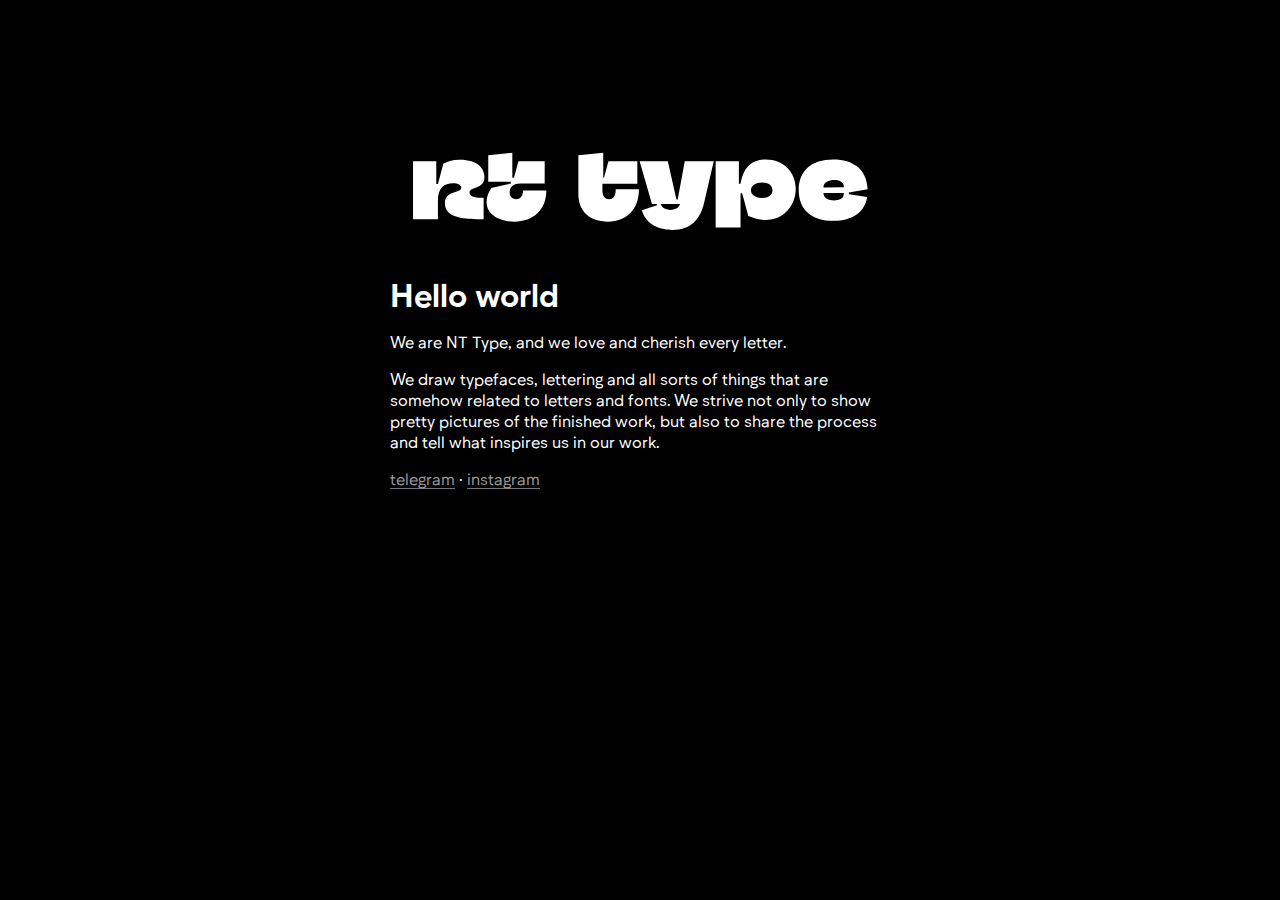
==== index.html @ f278c149 "Update index.html" ====
﻿<!DOCTYPE html>
<html lang="en">

<head>
 <style type="text/css">
  
@font-face {
  font-family: 'NTSomic';
  font-style: normal;
  font-weight: 400;
  src: url(./NTSomic-Regular.woff2) format('woff2');
}
 
@font-face {
  font-family: 'NTSomic';
  font-style: bold;
  font-weight: 600;
  src: url(./NTSomic-Bold.woff2) format('woff2');
}

  body {
   background-color: #000;
   color: #fff;
   font-family: 'NTSomic', sans-serif;
   font-kerning: normal;
   text-align: left;
   text-rendering: optimizeLegibility;
   -webkit-font-smoothing: antialiased;
   -webkit-overflow-scrolling: touch;
   margin: 0 auto;
   padding: 10% 5% 5%;
   max-width: 500px;
  }
  
  a:link,
  a:visited,
  a:active,
  a:hover,
  a:before,
  a:after {
   text-decoration: none;
  }
  
  a {
   color: #999;
   word-wrap: break-word;
   border-bottom: 1px solid;
   padding-bottom: 0;
   border-bottom-color: #777;
   -webkit-transition: all ease .2s;
   -moz-transition: all ease .2s;
   -o-transition: all ease .2s;
   transition: all ease .2s;
  }
  
  a:hover {
   color: #fff;
   border-bottom-color: #111;
   padding-bottom: 5px;
  }
  
  h1 {
   line-height: 1em;
   font-weight: 900;
   color: #fff;
  }

  
  img {
   margin: 10px 0;
   max-width: 100%;
   height: auto;
  }

 </style>
 <link rel="icon" type="image/png" href="favicon-32x32.png" sizes="32x32">
 <link rel="icon" type="image/png" href="favicon-16x16.png" sizes="16x16">
 <meta name="msapplication-TileColor" content="#000">
 <meta name="theme-color" content="#000">
 <meta charset="utf-8">
 <meta http-equiv="X-UA-Compatible" content="IE=edge">
 <meta name="viewport" content="width=device-width, initial-scale=1.0">
 <meta name="description" content="">
 <meta name="author" content="Michael Voronin">
 <title>NT Type · coming soon</title>
</head>

<body>
 <svg class="img" xmlns="http://www.w3.org/2000/svg" xml:space="preserve" viewBox="0 0 2106.7 524" >
  <path fill="#fff" d="M300.4 251.9c0-11.2-12.5-18.9-35.3-18.9-36.3 0-63.2 19.2-63.2 72v79.3H97.1V139.7H195v96.1h7l22.7-84.9a130.5 130.5 0 0 1 70.2-17.5c75.8 0 103 37.8 103 73 0 53.9-62.8 39.2-62.8 65.7 0 13.3 15.7 21.3 38 21.3h21.4v90.9h-29c-86.3 0-134.1-19.2-134.1-66.8 0-56.9 69.1-39.8 69.1-65.6zm126.5 1.4c-11.5 17-20 37-20 58.7 0 58.3 62.3 82.7 117.4 82.7 79.3 0 134.5-50.3 134.5-131h-98.1c-.7 18.6-7.7 36.7-28.7 36.7-14.6 0-27.6-8.7-27.6-29.3 0-23.4 17.2-37 44.4-37h103v-94.4H541.2l-18.8 69.9h-7V104.8L414 115.3V227h95.3v7zm366.8 26.2c0 71.6 47.5 115.2 125 115.2 79.7 0 130.3-53 130.3-136.2h-98v3.5c0 25.2-11.5 37.7-28 37.7-16.4 0-28-12.5-28-37.7v-27.6h147.2v-94.7H920.5l-18.9 69.9h-3.1V104.8l-104.8 10.5zm413.3 22-36.4-161.8h-118.8l52 181h20l1.4 4.9-64.3 21.3c18.2 60.4 74.4 82.8 129.6 82.8 74 0 116-40.2 133.1-114.3l40.5-175.7H1242l-29.7 161.8zm-66.4 19.2h81.7c-6 17.8-22 24.4-40.2 24.4-18.1 0-35.2-6.6-41.5-24.4zm231.6 98.5H1477V274.9h7l25.8 96.4a185.1 185.1 0 0 0 72.7 16.5c78.2 0 127.1-63.6 127.1-131.7 0-69.6-50.6-123.4-126-123.4-69.6 0-96.1 45.8-106.6 102.4h-7v-95.4h-97.8zM1521 262c0-19.6 20-32.5 47.5-32.5 27.3 0 43 13 43 32.5 0 19.6-15.7 32.5-43 32.5-27.6 0-47.5-13-47.5-32.5zm201.2 0c0 81.4 53.5 129.3 146.4 129.3 80.7 0 132-36.4 142.2-100.3l-77.2-12.2-.4-6.7 79.3-14c-3.1-84.5-60.4-125.4-145.3-125.4-91.5 0-145 48-145 129.3zm104.1 12.2h85.6c2.8 22-18.5 30.8-40.9 30.8-21.6 0-44.3-8.4-44.7-30.8zm0-24c.4-22.8 22.7-31.2 44.7-31.2 22 0 43.7 8.8 40.9 30.8z"/>
</svg>
 <h1>Hello world</h1>
 <p>We are NT Type, and we love and cherish every letter.</p>
 <p>We draw typefaces, lettering and all sorts of things that are somehow related to letters and fonts. We strive not only to show pretty pictures of the finished work, but also to share the process and tell what inspires us in our work.</p>
 <p><a href="https://t.me/nnttttyyppee">telegram</a> · <a href="https://instagram.com/nnttttyyppee">instagram</a></p>
 
</body>

</html>
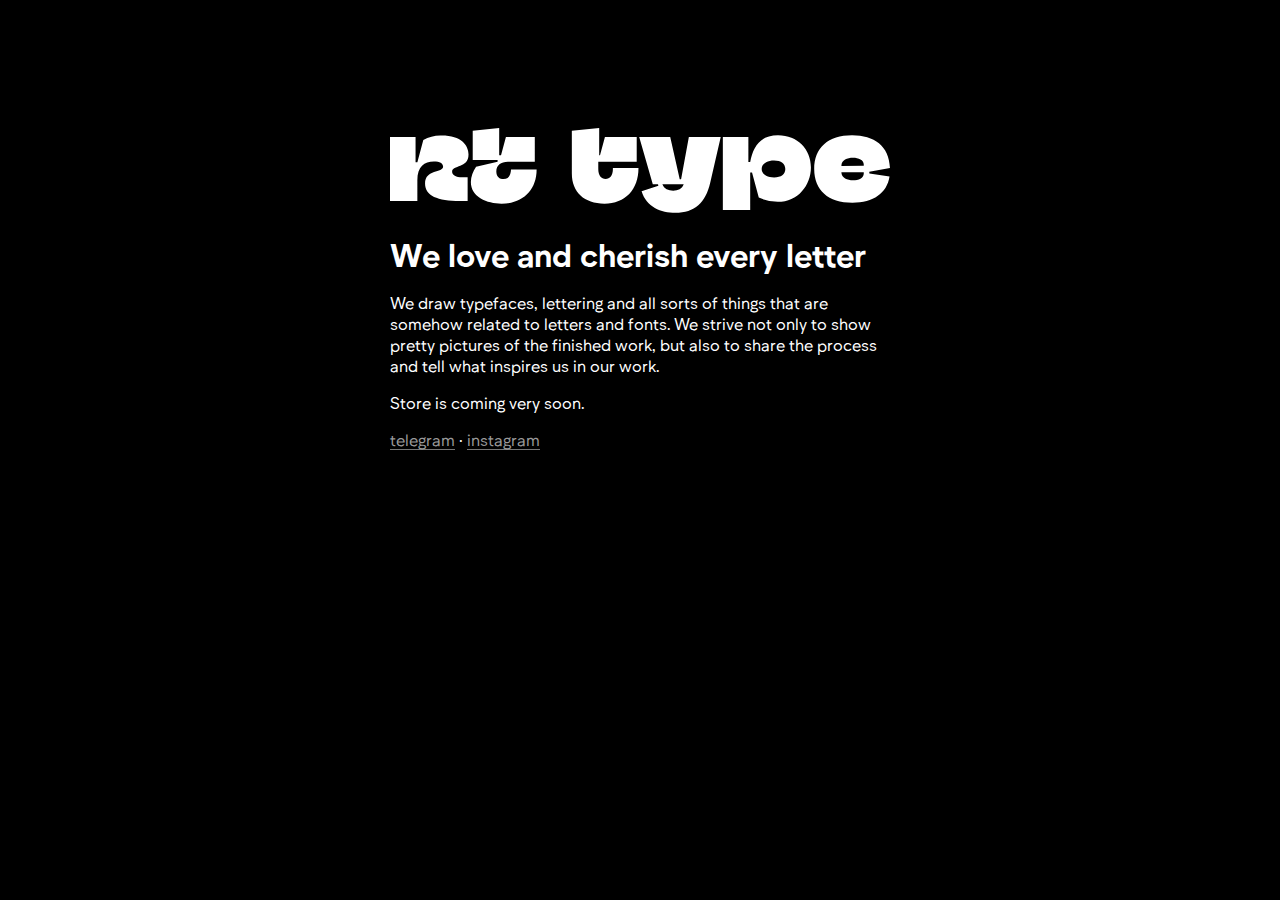
==== commit 068adf1f: "Update index.html" ====
--- a/index.html
+++ b/index.html
@@ -86,12 +86,12 @@
 </head>
 
 <body>
- <svg class="img" xmlns="http://www.w3.org/2000/svg" xml:space="preserve" viewBox="0 0 2106.7 524" >
-  <path fill="#fff" d="M300.4 251.9c0-11.2-12.5-18.9-35.3-18.9-36.3 0-63.2 19.2-63.2 72v79.3H97.1V139.7H195v96.1h7l22.7-84.9a130.5 130.5 0 0 1 70.2-17.5c75.8 0 103 37.8 103 73 0 53.9-62.8 39.2-62.8 65.7 0 13.3 15.7 21.3 38 21.3h21.4v90.9h-29c-86.3 0-134.1-19.2-134.1-66.8 0-56.9 69.1-39.8 69.1-65.6zm126.5 1.4c-11.5 17-20 37-20 58.7 0 58.3 62.3 82.7 117.4 82.7 79.3 0 134.5-50.3 134.5-131h-98.1c-.7 18.6-7.7 36.7-28.7 36.7-14.6 0-27.6-8.7-27.6-29.3 0-23.4 17.2-37 44.4-37h103v-94.4H541.2l-18.8 69.9h-7V104.8L414 115.3V227h95.3v7zm366.8 26.2c0 71.6 47.5 115.2 125 115.2 79.7 0 130.3-53 130.3-136.2h-98v3.5c0 25.2-11.5 37.7-28 37.7-16.4 0-28-12.5-28-37.7v-27.6h147.2v-94.7H920.5l-18.9 69.9h-3.1V104.8l-104.8 10.5zm413.3 22-36.4-161.8h-118.8l52 181h20l1.4 4.9-64.3 21.3c18.2 60.4 74.4 82.8 129.6 82.8 74 0 116-40.2 133.1-114.3l40.5-175.7H1242l-29.7 161.8zm-66.4 19.2h81.7c-6 17.8-22 24.4-40.2 24.4-18.1 0-35.2-6.6-41.5-24.4zm231.6 98.5H1477V274.9h7l25.8 96.4a185.1 185.1 0 0 0 72.7 16.5c78.2 0 127.1-63.6 127.1-131.7 0-69.6-50.6-123.4-126-123.4-69.6 0-96.1 45.8-106.6 102.4h-7v-95.4h-97.8zM1521 262c0-19.6 20-32.5 47.5-32.5 27.3 0 43 13 43 32.5 0 19.6-15.7 32.5-43 32.5-27.6 0-47.5-13-47.5-32.5zm201.2 0c0 81.4 53.5 129.3 146.4 129.3 80.7 0 132-36.4 142.2-100.3l-77.2-12.2-.4-6.7 79.3-14c-3.1-84.5-60.4-125.4-145.3-125.4-91.5 0-145 48-145 129.3zm104.1 12.2h85.6c2.8 22-18.5 30.8-40.9 30.8-21.6 0-44.3-8.4-44.7-30.8zm0-24c.4-22.8 22.7-31.2 44.7-31.2 22 0 43.7 8.8 40.9 30.8z"/>
-</svg>
- <h1>Hello world</h1>
- <p>We are NT Type, and we love and cherish every letter.</p>
+ <svg class="img" xmlns="http://www.w3.org/2000/svg" xml:space="preserve" viewBox="97.1 104.8 1915.4 324.9">
+ <path fill="#fff" d="M300.4 251.9c0-11.2-12.5-18.9-35.3-18.9-36.3 0-63.2 19.2-63.2 72v79.3H97.1V139.7H195v96.1h7l22.7-84.9a130.5 130.5 0 0 1 70.2-17.5c75.8 0 103 37.8 103 73 0 53.9-62.8 39.2-62.8 65.7 0 13.3 15.7 21.3 38 21.3h21.4v90.9h-29c-86.3 0-134.1-19.2-134.1-66.8 0-56.9 69.1-39.8 69.1-65.6zm126.5 1.4c-11.5 17-20 37-20 58.7 0 58.3 62.3 82.7 117.4 82.7 79.3 0 134.5-50.3 134.5-131h-98.1c-.7 18.6-7.7 36.7-28.7 36.7-14.6 0-27.6-8.7-27.6-29.3 0-23.4 17.2-37 44.4-37h103v-94.4H541.2l-18.8 69.9h-7V104.8L414 115.3V227h95.3v7zm366.8 26.2c0 71.6 47.5 115.2 125 115.2 79.7 0 130.3-53 130.3-136.2h-98v3.5c0 25.2-11.5 37.7-28 37.7-16.4 0-28-12.5-28-37.7v-27.6h147.2v-94.7H920.5l-18.9 69.9h-3.1V104.8l-104.8 10.5zm413.3 22-36.4-161.8h-118.8l52 181h20l1.4 4.9-64.3 21.3c18.2 60.4 74.4 82.8 129.6 82.8 74 0 116-40.2 133.1-114.3l40.5-175.7H1242l-29.7 161.8zm-66.4 19.2h81.7c-6 17.8-22 24.4-40.2 24.4-18.1 0-35.2-6.6-41.5-24.4zm231.6 98.5H1477V274.9h7l25.8 96.4a185.1 185.1 0 0 0 72.7 16.5c78.2 0 127.1-63.6 127.1-131.7 0-69.6-50.6-123.4-126-123.4-69.6 0-96.1 45.8-106.6 102.4h-7v-95.4h-97.8zM1521 262c0-19.6 20-32.5 47.5-32.5 27.3 0 43 13 43 32.5 0 19.6-15.7 32.5-43 32.5-27.6 0-47.5-13-47.5-32.5zm201.2 0c0 81.4 53.5 129.3 146.4 129.3 80.7 0 132-36.4 142.2-100.3l-77.2-12.2-.4-6.7 79.3-14c-3.1-84.5-60.4-125.4-145.3-125.4-91.5 0-145 48-145 129.3zm104.1 12.2h85.6c2.8 22-18.5 30.8-40.9 30.8-21.6 0-44.3-8.4-44.7-30.8zm0-24c.4-22.8 22.7-31.2 44.7-31.2 22 0 43.7 8.8 40.9 30.8z"></path>
+ </svg>
+ <h1>We love and cherish every letter</h1>
  <p>We draw typefaces, lettering and all sorts of things that are somehow related to letters and fonts. We strive not only to show pretty pictures of the finished work, but also to share the process and tell what inspires us in our work.</p>
+ <p>Store is coming very soon.</p>
  <p><a href="https://t.me/nnttttyyppee">telegram</a> · <a href="https://instagram.com/nnttttyyppee">instagram</a></p>
  
 </body>
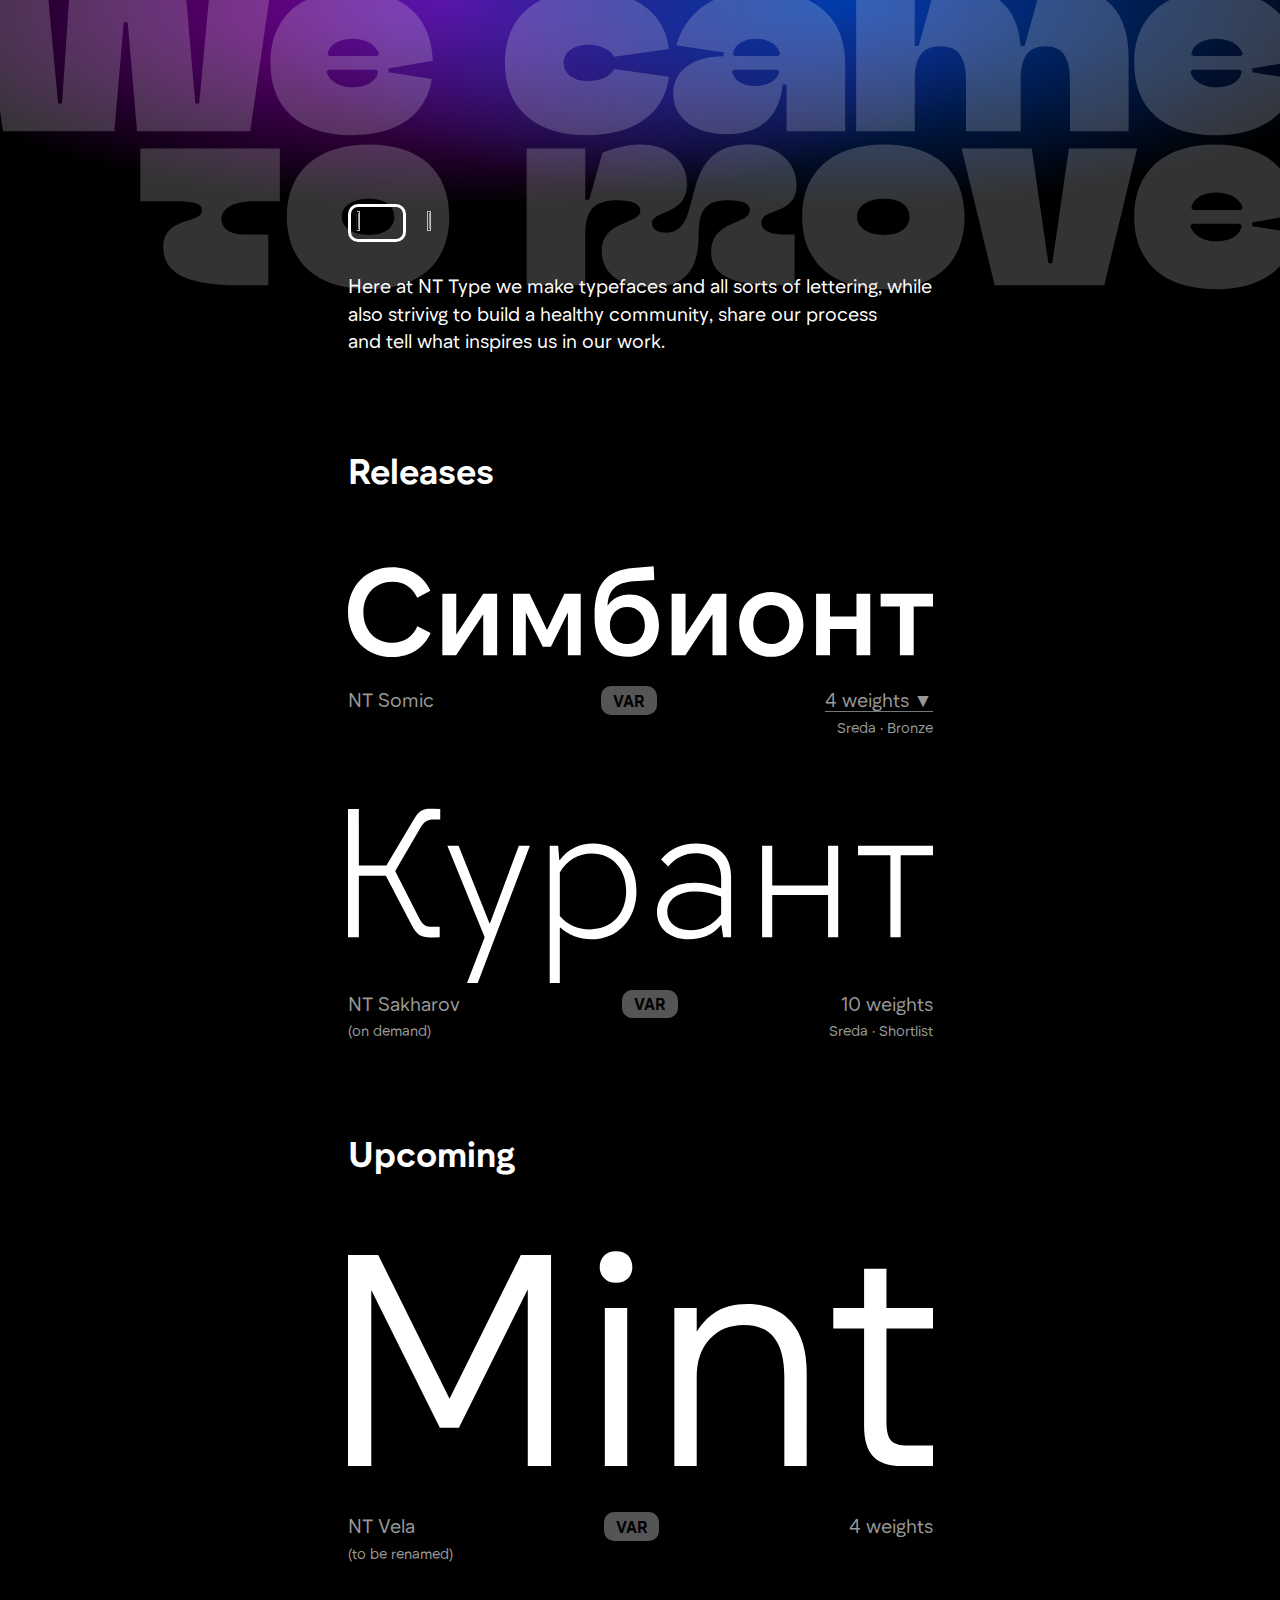
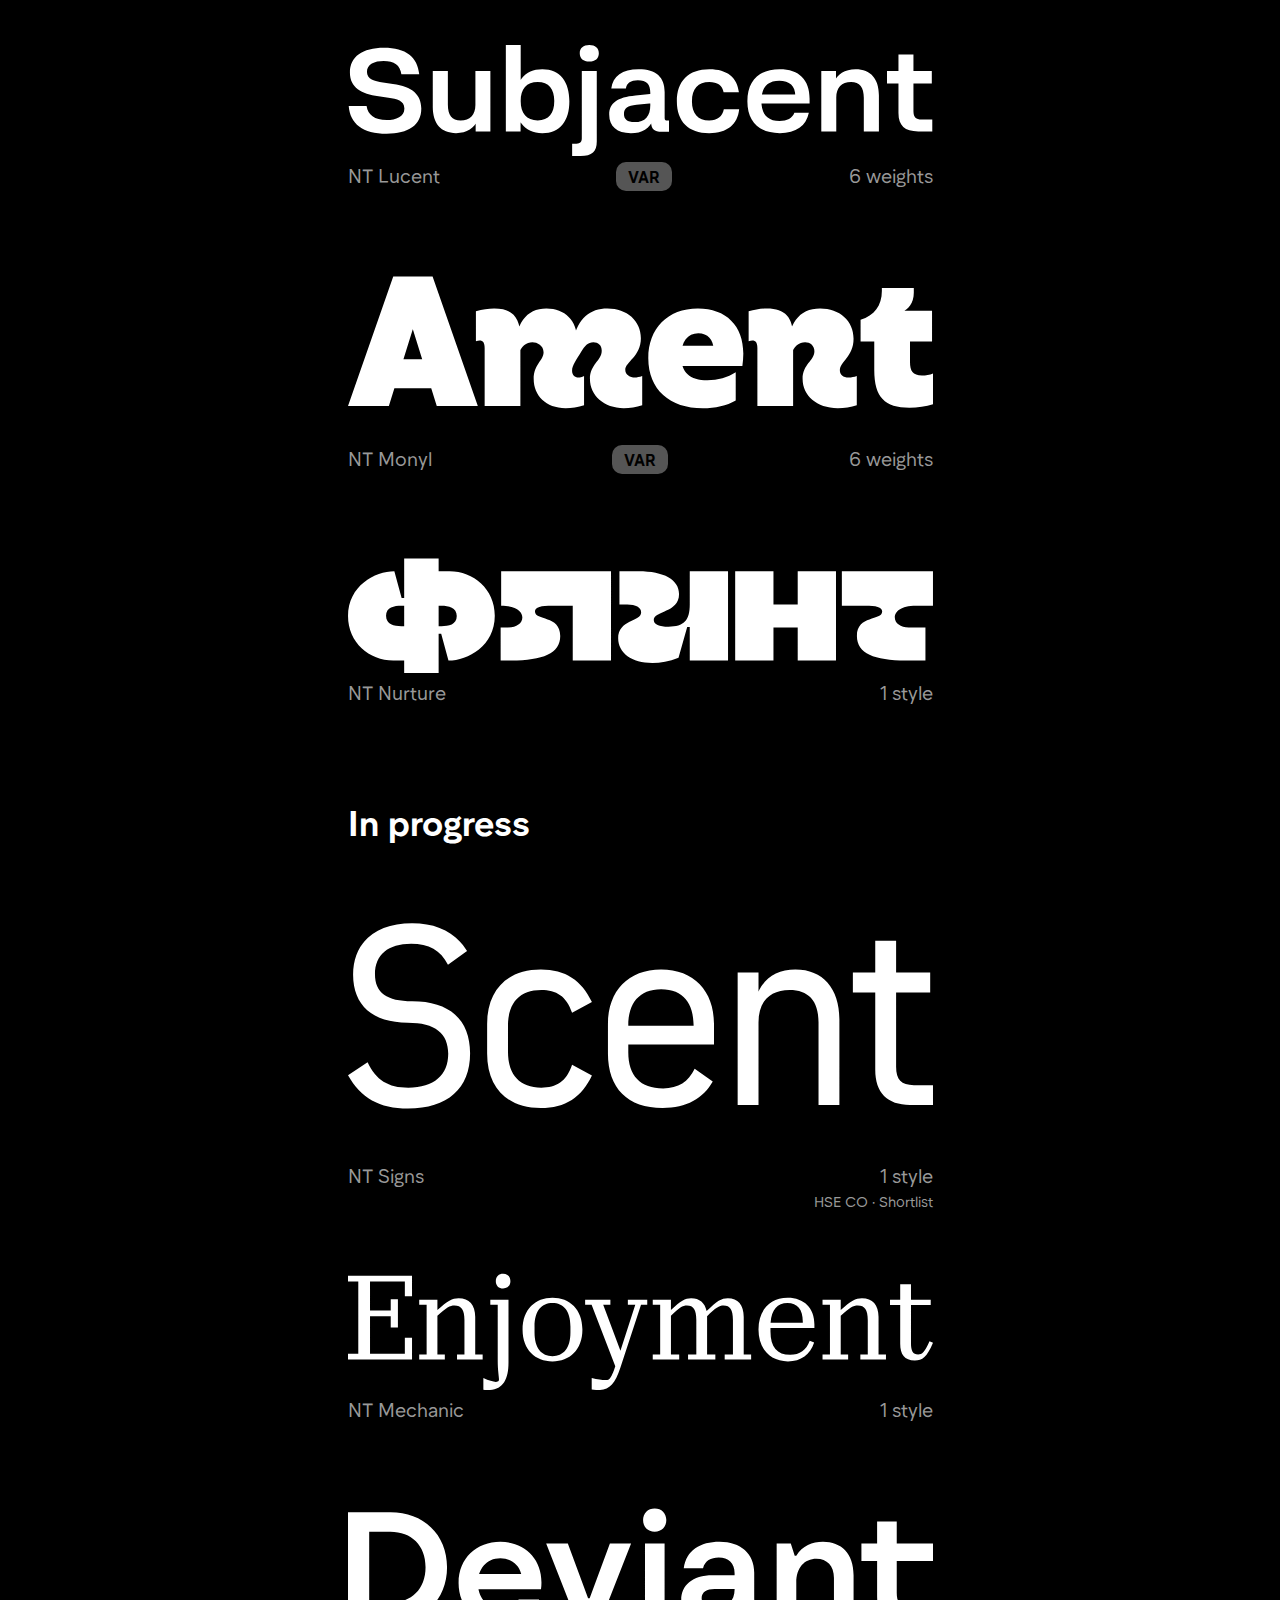
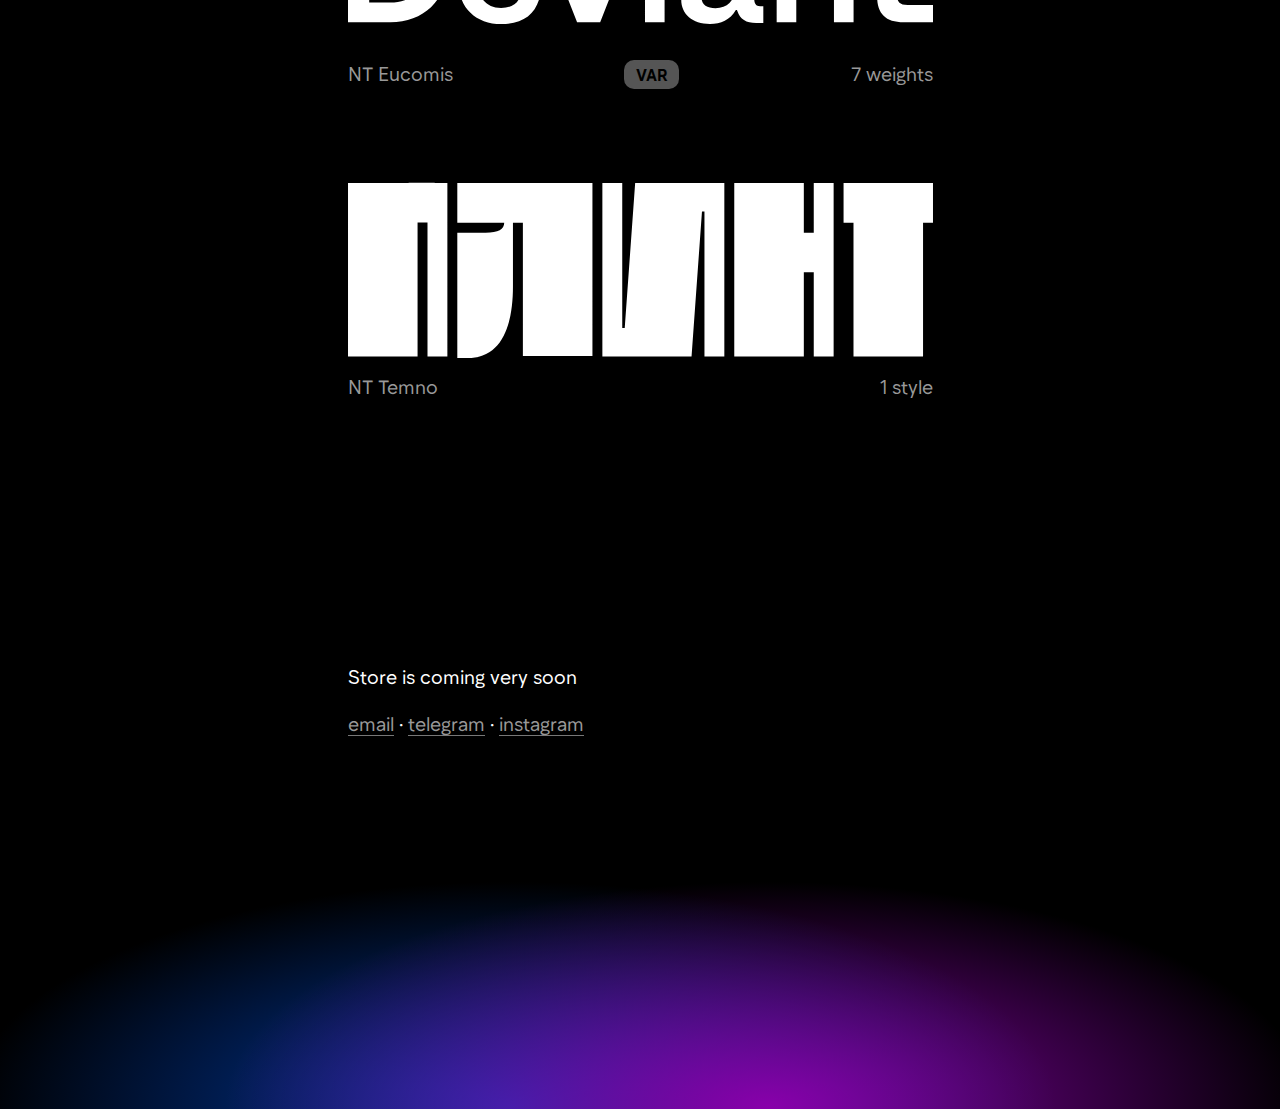
==== commit ea205304: "redesign depoyment" ====
--- a/index.html
+++ b/index.html
@@ -2,98 +2,114 @@
 <html lang="en">
 
 <head>
- <style type="text/css">
-  
-@font-face {
-  font-family: 'NTSomic';
-  font-style: normal;
-  font-weight: 400;
-  src: url(./NTSomic-Regular.woff2) format('woff2');
-}
- 
-@font-face {
-  font-family: 'NTSomic';
-  font-style: bold;
-  font-weight: 600;
-  src: url(./NTSomic-Bold.woff2) format('woff2');
-}
-
-  body {
-   background-color: #000;
-   color: #fff;
-   font-family: 'NTSomic', sans-serif;
-   font-kerning: normal;
-   text-align: left;
-   text-rendering: optimizeLegibility;
-   -webkit-font-smoothing: antialiased;
-   -webkit-overflow-scrolling: touch;
-   margin: 0 auto;
-   padding: 10% 5% 5%;
-   max-width: 500px;
-  }
-  
-  a:link,
-  a:visited,
-  a:active,
-  a:hover,
-  a:before,
-  a:after {
-   text-decoration: none;
-  }
-  
-  a {
-   color: #999;
-   word-wrap: break-word;
-   border-bottom: 1px solid;
-   padding-bottom: 0;
-   border-bottom-color: #777;
-   -webkit-transition: all ease .2s;
-   -moz-transition: all ease .2s;
-   -o-transition: all ease .2s;
-   transition: all ease .2s;
-  }
-  
-  a:hover {
-   color: #fff;
-   border-bottom-color: #111;
-   padding-bottom: 5px;
-  }
-  
-  h1 {
-   line-height: 1em;
-   font-weight: 900;
-   color: #fff;
-  }
-
-  
-  img {
-   margin: 10px 0;
-   max-width: 100%;
-   height: auto;
-  }
-
- </style>
- <link rel="icon" type="image/png" href="favicon-32x32.png" sizes="32x32">
- <link rel="icon" type="image/png" href="favicon-16x16.png" sizes="16x16">
- <meta name="msapplication-TileColor" content="#000">
- <meta name="theme-color" content="#000">
- <meta charset="utf-8">
- <meta http-equiv="X-UA-Compatible" content="IE=edge">
- <meta name="viewport" content="width=device-width, initial-scale=1.0">
- <meta name="description" content="">
- <meta name="author" content="Michael Voronin">
- <title>NT Type · coming soon</title>
+  <script id="language_script" data-languages="en,ru" data-debug="1" src="assets/js/language.js"></script>
+  <link rel="stylesheet" href="assets/css/normalize.css">
+  <link rel="stylesheet" href="assets/css/main.css">
+  <link rel="icon" type="image/png" href="favicon-32x32.png" sizes="32x32">
+  <link rel="icon" type="image/png" href="favicon-16x16.png" sizes="16x16">
+  <meta name="msapplication-TileColor" content="#000">
+  <meta name="theme-color" content="#000">
+  <meta charset="utf-8">
+  <meta http-equiv="X-UA-Compatible" content="IE=edge">
+  <meta name="viewport" content="width=device-width, initial-scale=1.0">
+  <meta name="description" content="">
+  <meta name="author" content="Michael Voronin">
+  <title>NT Type . Type design studio</title>
 </head>
 
 <body>
- <svg class="img" xmlns="http://www.w3.org/2000/svg" xml:space="preserve" viewBox="97.1 104.8 1915.4 324.9">
- <path fill="#fff" d="M300.4 251.9c0-11.2-12.5-18.9-35.3-18.9-36.3 0-63.2 19.2-63.2 72v79.3H97.1V139.7H195v96.1h7l22.7-84.9a130.5 130.5 0 0 1 70.2-17.5c75.8 0 103 37.8 103 73 0 53.9-62.8 39.2-62.8 65.7 0 13.3 15.7 21.3 38 21.3h21.4v90.9h-29c-86.3 0-134.1-19.2-134.1-66.8 0-56.9 69.1-39.8 69.1-65.6zm126.5 1.4c-11.5 17-20 37-20 58.7 0 58.3 62.3 82.7 117.4 82.7 79.3 0 134.5-50.3 134.5-131h-98.1c-.7 18.6-7.7 36.7-28.7 36.7-14.6 0-27.6-8.7-27.6-29.3 0-23.4 17.2-37 44.4-37h103v-94.4H541.2l-18.8 69.9h-7V104.8L414 115.3V227h95.3v7zm366.8 26.2c0 71.6 47.5 115.2 125 115.2 79.7 0 130.3-53 130.3-136.2h-98v3.5c0 25.2-11.5 37.7-28 37.7-16.4 0-28-12.5-28-37.7v-27.6h147.2v-94.7H920.5l-18.9 69.9h-3.1V104.8l-104.8 10.5zm413.3 22-36.4-161.8h-118.8l52 181h20l1.4 4.9-64.3 21.3c18.2 60.4 74.4 82.8 129.6 82.8 74 0 116-40.2 133.1-114.3l40.5-175.7H1242l-29.7 161.8zm-66.4 19.2h81.7c-6 17.8-22 24.4-40.2 24.4-18.1 0-35.2-6.6-41.5-24.4zm231.6 98.5H1477V274.9h7l25.8 96.4a185.1 185.1 0 0 0 72.7 16.5c78.2 0 127.1-63.6 127.1-131.7 0-69.6-50.6-123.4-126-123.4-69.6 0-96.1 45.8-106.6 102.4h-7v-95.4h-97.8zM1521 262c0-19.6 20-32.5 47.5-32.5 27.3 0 43 13 43 32.5 0 19.6-15.7 32.5-43 32.5-27.6 0-47.5-13-47.5-32.5zm201.2 0c0 81.4 53.5 129.3 146.4 129.3 80.7 0 132-36.4 142.2-100.3l-77.2-12.2-.4-6.7 79.3-14c-3.1-84.5-60.4-125.4-145.3-125.4-91.5 0-145 48-145 129.3zm104.1 12.2h85.6c2.8 22-18.5 30.8-40.9 30.8-21.6 0-44.3-8.4-44.7-30.8zm0-24c.4-22.8 22.7-31.2 44.7-31.2 22 0 43.7 8.8 40.9 30.8z"></path>
- </svg>
- <h1>We love and cherish every letter</h1>
- <p>We draw typefaces, lettering and all sorts of things that are somehow related to letters and fonts. We strive not only to show pretty pictures of the finished work, but also to share the process and tell what inspires us in our work.</p>
- <p>Store is coming very soon.</p>
- <p><a href="https://t.me/nnttttyyppee">telegram</a> · <a href="https://instagram.com/nnttttyyppee">instagram</a></p>
- 
+  <img class="hdr" src="assets/img/header.svg" alt="">
+  <div class="cnt">
+    <section class="int">
+      <language class="languageFrameClick" data-type="flag">
+      </language>
+      <p lang="en">Here at NT Type we&nbsp;make typefaces and&nbsp;all&nbsp;sorts of&nbsp;lettering, while also strivivg to&nbsp;build a&nbsp;healthy community, share our&nbsp;process and&nbsp;tell what inspires us in&nbsp;our&nbsp;work.</p>
+      <p lang="ru">Мы в&nbsp;NT&nbsp;Type делаем шрифты и&nbsp;леттеринг, стремясь при&nbsp;этом создавать дружное сообщество, делиться опытом и&nbsp;рассказывать о&nbsp;том, что&nbsp;вдохновляет нас в&nbsp;нашей работе.</p>
+
+    </section>
+    <section class="row">
+      <h1 lang="en">Releases</h1>
+      <h1 lang="ru">Релизы</h1>
+    </section>
+    <section class="row">
+      <img class="pvw somic" src="assets/img/somic1.svg" alt="">
+      <p lang="en"><span>NT Somic</span><span class="var">VAR</span><span><a href="https://github.com/nnttttyyppee/NT-Somic/archive/refs/heads/main.zip">4 weights ▼</a></span></p>
+      <p lang="en" style="float:right"><sup>Sreda · Bronze</sup></p>
+      <p lang="ru"><span>NT Somic</span><span class="var">VAR</span><span><a href="https://github.com/nnttttyyppee/NT-Somic/archive/refs/heads/main.zip">4 стиля ▼</a></span></p>
+      <p lang="ru" style="float:right"><sup>Sreda · Бронза</sup></p>
+    </section>
+    <section class="row">
+      <img class="pvw sakharov" src="assets/img/sakharov1.svg" alt="">
+      <p lang="en"><span>NT Sakharov</span><span class="var">VAR</span><span>10 weights</span></p>
+      <p lang="en"><sup>(on&nbsp;demand)</sup><sup>Sreda · Shortlist</sup></p>
+      <p lang="ru"><span>NT Sakharov</span><span class="var">VAR</span><span>10 стилей</span></p>
+      <p lang="ru"><sup>(по&nbsp;запросу)</sup><sup>Sreda · Шорт-лист</sup></p>
+    </section>
+    <section class="row">
+      <h1 lang="en">Upcoming</h1>
+      <h1 lang="ru">Скоро</h1>
+    </section>
+    <section class="row">
+      <img class="pvw vela" src="assets/img/vela1.svg" alt="NT Vela Preview">
+      <p lang="en"><span>NT Vela</span><span class="var">VAR</span><span>4 weights</span></p>
+      <p lang="en"><sup>(to&nbsp;be&nbsp;renamed)</sup></p>
+      <p lang="ru"><span>NT Vela</span><span class="var">VAR</span><span>4 стиля</span></p>
+      <p lang="ru"><sup>(будет&nbsp;переименован)</sup></p>
+    </section>
+    <section class="row">
+      <img class="pvw lucent" src="assets/img/lucent1.svg" alt="">
+      <p lang="en"><span>NT Lucent</span><span class="var">VAR</span><span>6 weights</span></p>
+      <p lang="ru"><span>NT Lucent</span><span class="var">VAR</span><span>6 стилей</span></p>
+    </section>
+    <section class="row">
+      <img class="pvw monyl" src="assets/img/monyl1.svg" alt="">
+      <p lang="en"><span>NT Monyl</span><span class="var">VAR</span><span>6 weights</span></p>
+      <p lang="ru"><span>NT Monyl</span><span class="var">VAR</span><span>6 стилей</span></p>
+    </section>
+    <section class="row">
+      <img class="pvw nurture" src="assets/img/nurture1.svg" alt="">
+      <p lang="en"><span>NT Nurture</span><span>1 style</span></p>
+      <p lang="ru"><span>NT Nurture</span><span>1 стиль</span></p>
+    </section>
+    <section class="row">
+      <h1 lang="en">In&nbsp;progress</h1>
+      <h1 lang="ru">В&nbsp;разработке</h1>
+    </section>
+    <section class="row">
+      <img class="pvw signs" src="assets/img/signs1.svg" alt="">
+      <p lang="en"><span>NT Signs</span><span>1 style</span></p>
+      <p lang="en" style="float:right"><sup>HSE CO · Shortlist</sup></p>
+      <p lang="ru"><span>NT Signs</span><span>1 стиль</span></p>
+      <p lang="ru" style="float:right"><sup>HSE CO · Шорт-лист</sup></p>
+    </section>
+    <section class="row">
+      <img class="pvw mechanic" src="assets/img/mechanic1.svg" alt="">
+      <p lang="en"><span>NT Mechanic</span><span>1 style</span></p>
+      <p lang="ru"><span>NT Mechanic</span><span>1 стиль</span></p>
+    </section>
+    <section class="row">
+      <img class="pvw eucomis" src="assets/img/eucomis1.svg" alt="">
+      <p lang="en"><span>NT Eucomis</span><span class="var">VAR</span><span>7 weights</span></p>
+      <p lang="ru"><span>NT Eucomis</span><span class="var">VAR</span><span>7 стилей</span></p>
+    </section>
+    <section class="row">
+      <img class="pvw temno" src="assets/img/temno1.svg" alt="">
+      <p lang="en"><span>NT Temno</span><span>1 style</span></p>
+      <p lang="ru"><span>NT Temno</span><span>1 стиль</span></p>
+    </section>
+    <section class="int">
+      <p lang="en">Store is coming very soon</p>
+      <p lang="ru">Пока просто показываем, магазин скоро</p>
+      <p lang="en"><a href="mailto://aencaster@gmail.com">email</a> · <a href="https://t.me/nnttttyyppee">telegram</a> · <a href="https://instagram.com/nnttttyyppee">instagram</a></p>
+      <p lang="ru"><a href="mailto://aencaster@gmail.com">почта</a> · <a href="https://t.me/nnttttyyppee">телеграм</a> · <a href="https://instagram.com/nnttttyyppee">инстаграм</a> <sub style="color: #333;">(запрещён в РФ)</sub></p>
+    </section>
+  </div>
+  <div class="ftr">
+  </div>
+
+  <script src="assets/js/jquery-3.7.1.min.js"></script>
+  <script src="assets/js/chickendinner.js"></script>
+
 </body>
 
-</html>
+</html>--- a/assets/css/main.css
+++ b/assets/css/main.css
@@ -0,0 +1,176 @@
+@charset "UTF-8";
+
+@font-face {
+  font-family: 'NTSomic';
+  font-style: normal;
+  font-weight: 400;
+  src: url(../woff/NTSomic-Regular.woff2) format('woff2');
+}
+
+@font-face {
+  font-family: 'NTSomic';
+  font-style: bold;
+  font-weight: 600;
+  src: url(../woff/NTSomic-Bold.woff2) format('woff2');
+}
+
+body {
+  background-color: #000;
+  color: #fff;
+  font-family: 'NTSomic', sans-serif;
+  font-kerning: normal;
+  text-align: left;
+  text-rendering: optimizeLegibility;
+  -webkit-font-smoothing: antialiased;
+  -webkit-overflow-scrolling: touch;
+  line-height: 1.7rem;
+  font-size: 1.2rem;
+}
+
+a:link,
+a:visited,
+a:active,
+a:hover,
+a:before,
+a:after {
+  text-decoration: none;
+}
+
+a {
+  color: #999;
+  word-wrap: break-word;
+  border-bottom: 1px solid;
+  padding-bottom: 0;
+  border-bottom-color: #777;
+  -webkit-transition: all ease .2s;
+  -moz-transition: all ease .2s;
+  -o-transition: all ease .2s;
+  transition: all ease .2s;
+}
+
+a:hover {
+  color: #fff;
+  border-bottom-color: rgba(0,0,0,0);
+  padding-bottom: 5px;
+}
+
+h1 {
+  font-size: 2.2rem;
+  line-height: 1rem;
+  font-weight: 900;
+  color: #fff;
+}
+
+.cnt {
+  position: relative;
+  margin: 0 auto;
+  max-width: 650px;
+  z-index: 5;
+}
+
+.int {
+  padding: 15vw 5% 5%;
+}
+
+.var {
+  background-color: #555;
+  color: #000;
+  line-height: 1.5rem;
+  font-size: 1rem;
+  font-weight: 600;
+  padding: 0.5% 2% 0.3% 2%;
+  border-radius: 10px;
+}
+
+.row {
+  padding: 5%;
+}
+
+.row p {
+  margin-top: 0;
+  display: flex;
+  justify-content: space-between;
+  color: #999;
+}
+
+img.pvw {
+  margin: 0;
+  width: 100%;
+  max-width: 100%;
+  height: auto;
+}
+
+.hdr {
+  width: 100vw;
+  max-width: 100%;
+  margin: 0 auto;
+  position: absolute;
+  z-index: 1;
+  background: #000;
+  background: radial-gradient(ellipse farthest-corner at 65% 1%,rgb(0, 60, 170),rgba(0,0,0,0) 50%), radial-gradient(ellipse farthest-corner at 35% 1%,rgb(136, 0, 170),rgba(0,0,0,0) 50%)
+}
+
+.ftr {
+  width: 100vw;
+  height: 25vw;
+  max-width: 100%;
+  margin: 0 auto;
+  position: absolute;
+  z-index: 0;
+  background: #000;
+  background: radial-gradient(ellipse farthest-corner at 60% 99%,rgb(136, 0, 170),rgba(0,0,0,0) 50%), radial-gradient(ellipse farthest-corner at 40% 99%,rgb(0, 60, 170),rgba(0,0,0,0) 50%)
+}
+
+language {
+  display: block;
+  text-align: left;
+}
+
+.languageFrameClick,
+.languageFrameSelect,
+.languageFrameInput {
+  width: 100%;
+  text-align: left;
+  background-color: transparent;
+}
+
+language img {
+  min-width: 40px;
+  height: 7%;
+  width: 7%;
+  margin: 2% 2% 2% 0%;
+  padding: 0.5% 1% 0.3% 1%;
+  transition: ease-in-out 0.3s;
+  border: 3px solid #ffffff00;
+  border-radius: 10px;
+}
+
+language img.selected {
+  border: 3px solid #fff;
+}
+
+
+@media screen and (min-width: 1600px) {
+  h1 {
+    font-size: 2.2vw;
+    line-height: 1vw;
+  }
+
+  p {
+    font-size: 1.2vw;
+    line-height: 1.6vw;
+  }
+
+  .var {
+    font-size: 1vw;
+    line-height: 1.5vw;
+  }
+
+  .cnt {
+    max-width: 40%;
+  }
+
+  .int {
+    padding: 15vw 5% 5%;
+  }
+}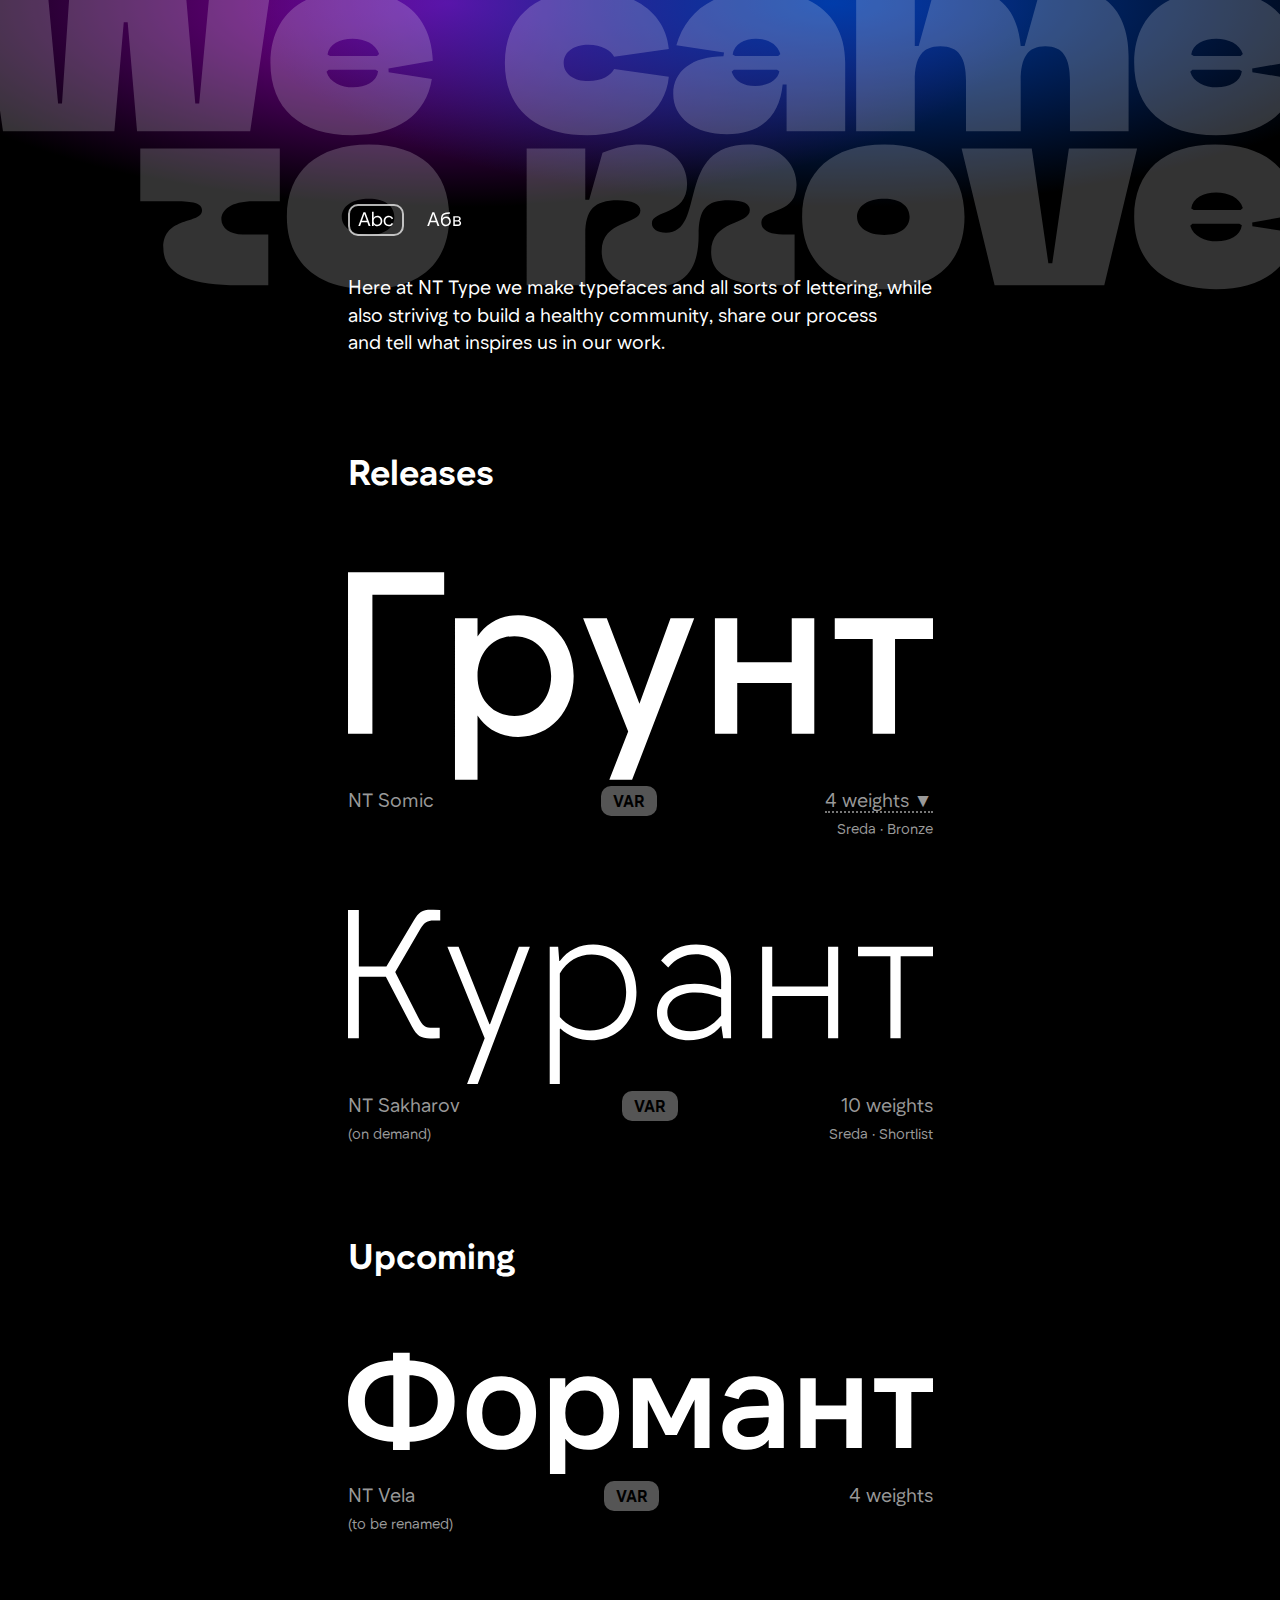
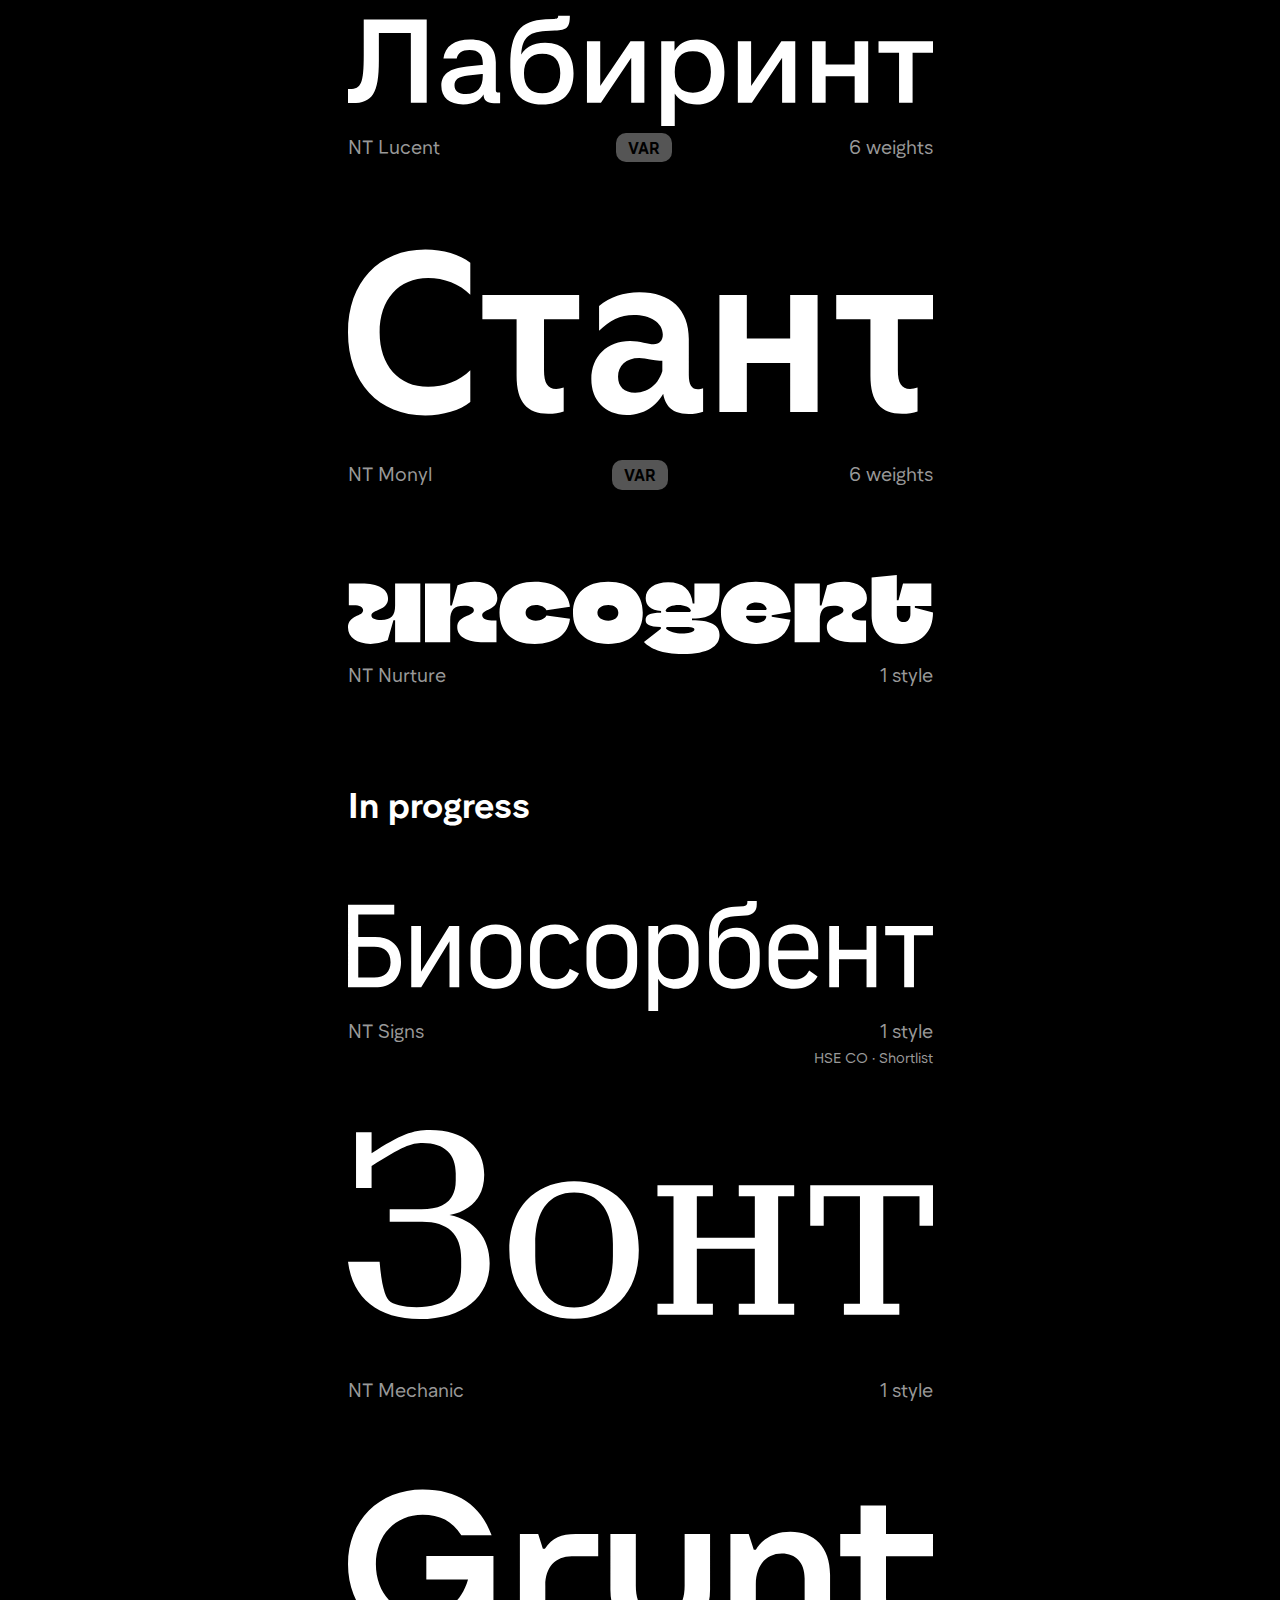
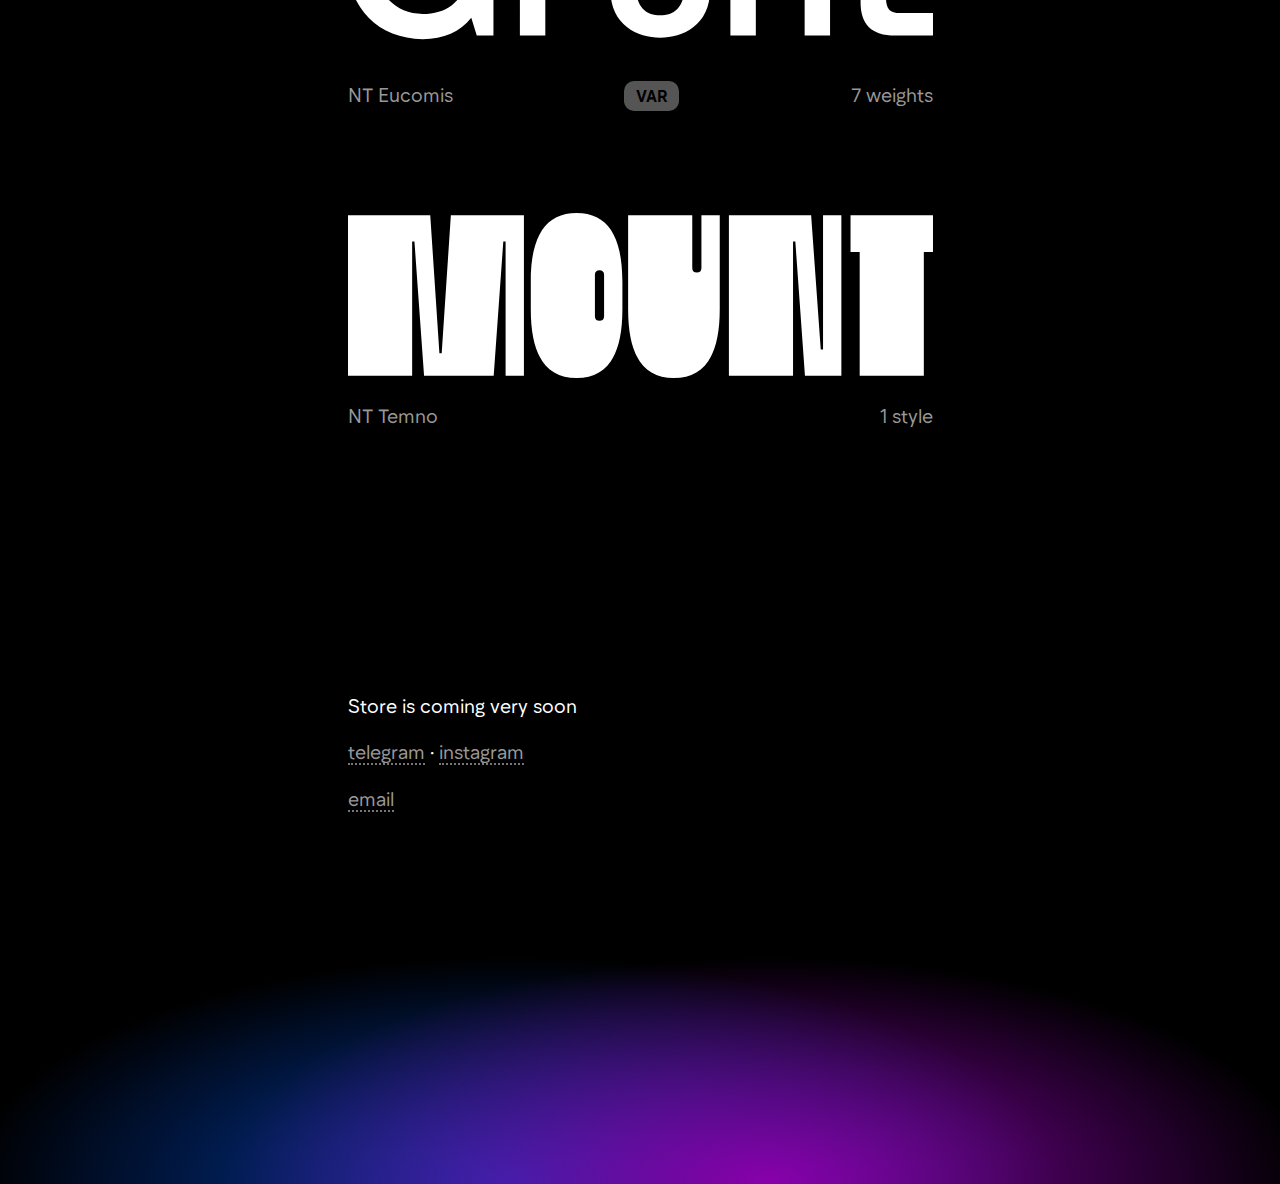
==== commit 158e85db: "small fixes" ====
--- a/index.html
+++ b/index.html
@@ -99,9 +99,10 @@
     </section>
     <section class="int">
       <p lang="en">Store is coming very soon</p>
-      <p lang="ru">Пока просто показываем, магазин скоро</p>
-      <p lang="en"><a href="mailto://aencaster@gmail.com">email</a> · <a href="https://t.me/nnttttyyppee">telegram</a> · <a href="https://instagram.com/nnttttyyppee">instagram</a></p>
-      <p lang="ru"><a href="mailto://aencaster@gmail.com">почта</a> · <a href="https://t.me/nnttttyyppee">телеграм</a> · <a href="https://instagram.com/nnttttyyppee">инстаграм</a> <sub style="color: #333;">(запрещён в РФ)</sub></p>
+      <p lang="ru">Пока показываем, магазин скоро</p>
+      <p lang="en"><a href="https://t.me/nnttttyyppee">telegram</a> · <a href="https://instagram.com/nnttttyyppee">instagram</a></p>
+      <p lang="ru"><a href="https://t.me/nnttttyyppee">телеграм</a> · <a href="https://instagram.com/nnttttyyppee">инстаграм</a> <sub style="color: #333;">(запрещён в РФ)</sub></p>
+      <p><a href="mailto://aencaster@gmail.com">email</a></p>
     </section>
   </div>
   <div class="ftr">
--- a/assets/css/main.css
+++ b/assets/css/main.css
@@ -39,7 +39,7 @@
 a {
   color: #999;
   word-wrap: break-word;
-  border-bottom: 1px solid;
+  border-bottom: 2px dotted;
   padding-bottom: 0;
   border-bottom-color: #777;
   -webkit-transition: all ease .2s;
@@ -78,7 +78,7 @@
   line-height: 1.5rem;
   font-size: 1rem;
   font-weight: 600;
-  padding: 0.5% 2% 0.3% 2%;
+  padding: 0.5% 2% 0.5% 2%;
   border-radius: 10px;
 }
 
@@ -139,14 +139,14 @@
   height: 7%;
   width: 7%;
   margin: 2% 2% 2% 0%;
-  padding: 0.5% 1% 0.3% 1%;
+  padding: 0.4% 1% 0.5% 1%;
   transition: ease-in-out 0.3s;
-  border: 3px solid #ffffff00;
+  border: 2px solid rgba(255, 255, 255, 0);
   border-radius: 10px;
 }
 
 language img.selected {
-  border: 3px solid #fff;
+  border: 2px solid rgba(255, 255, 255, 0.7);
 }
 
 
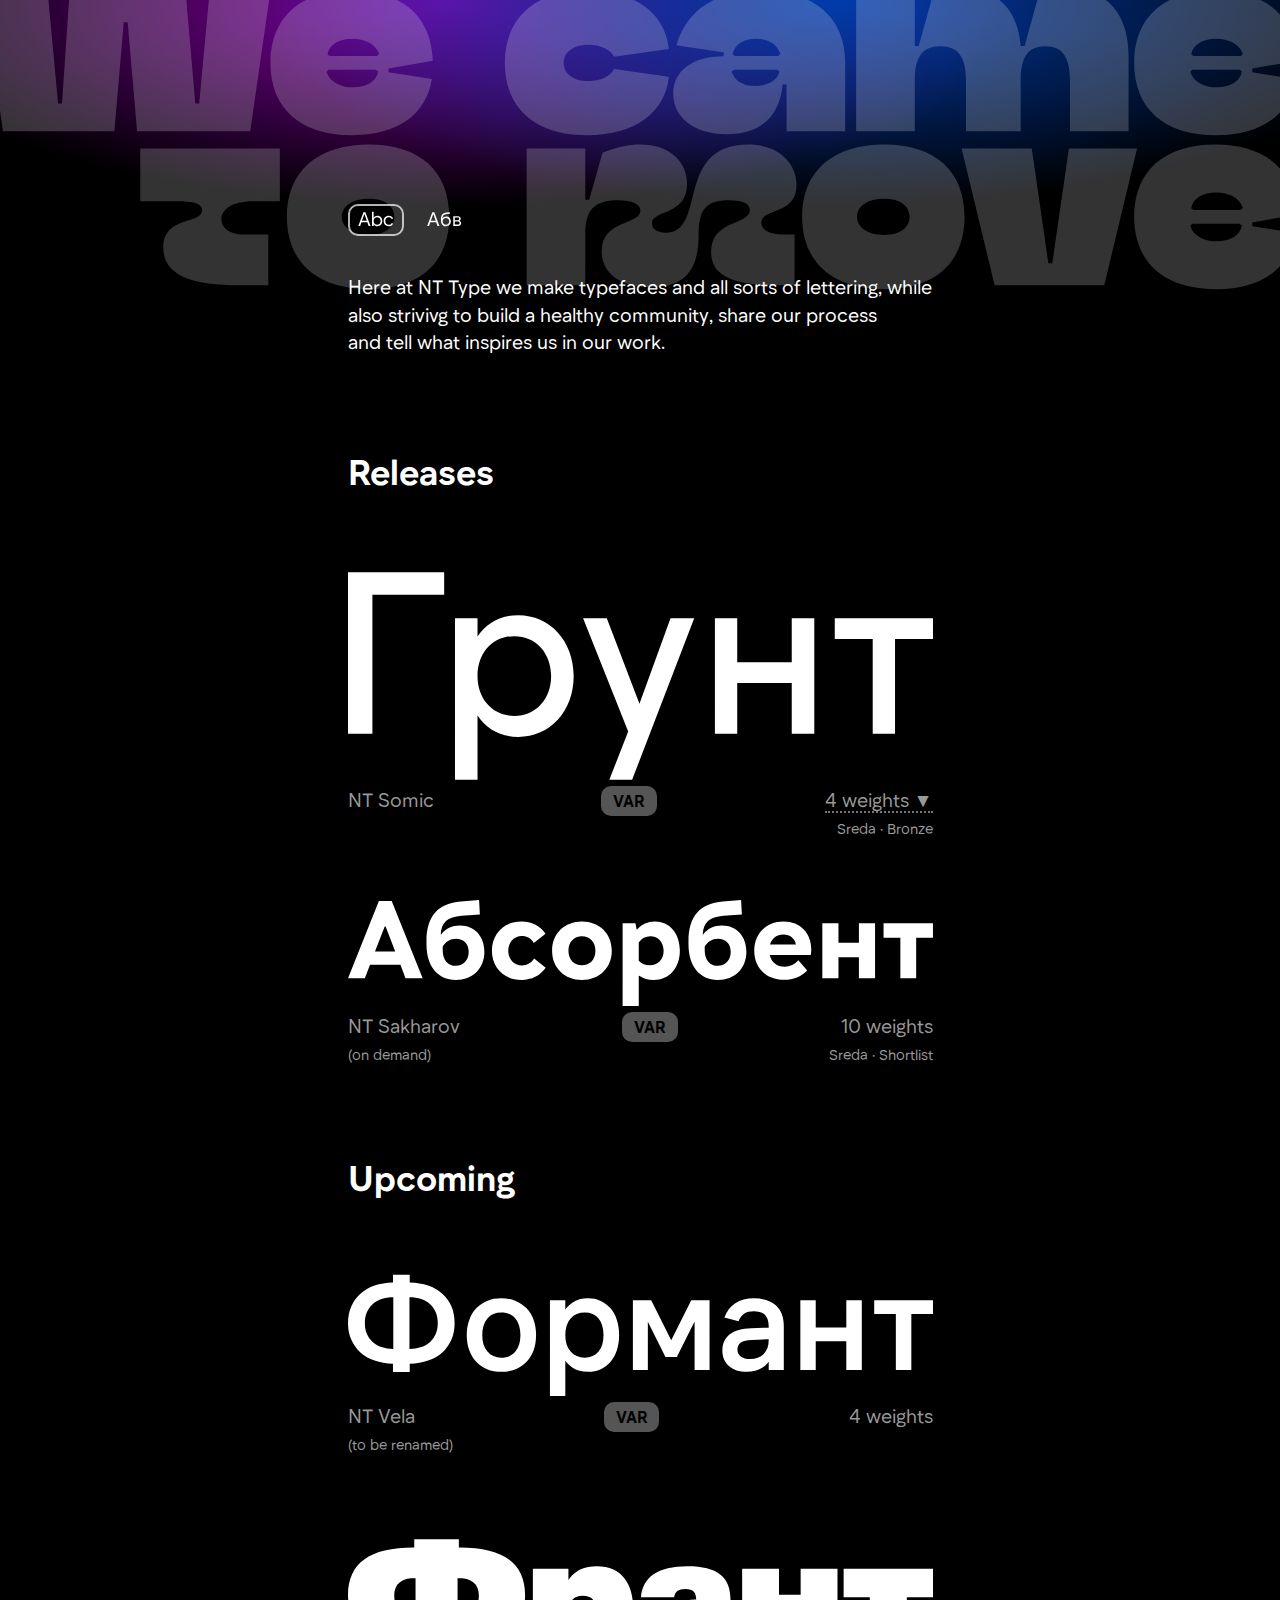
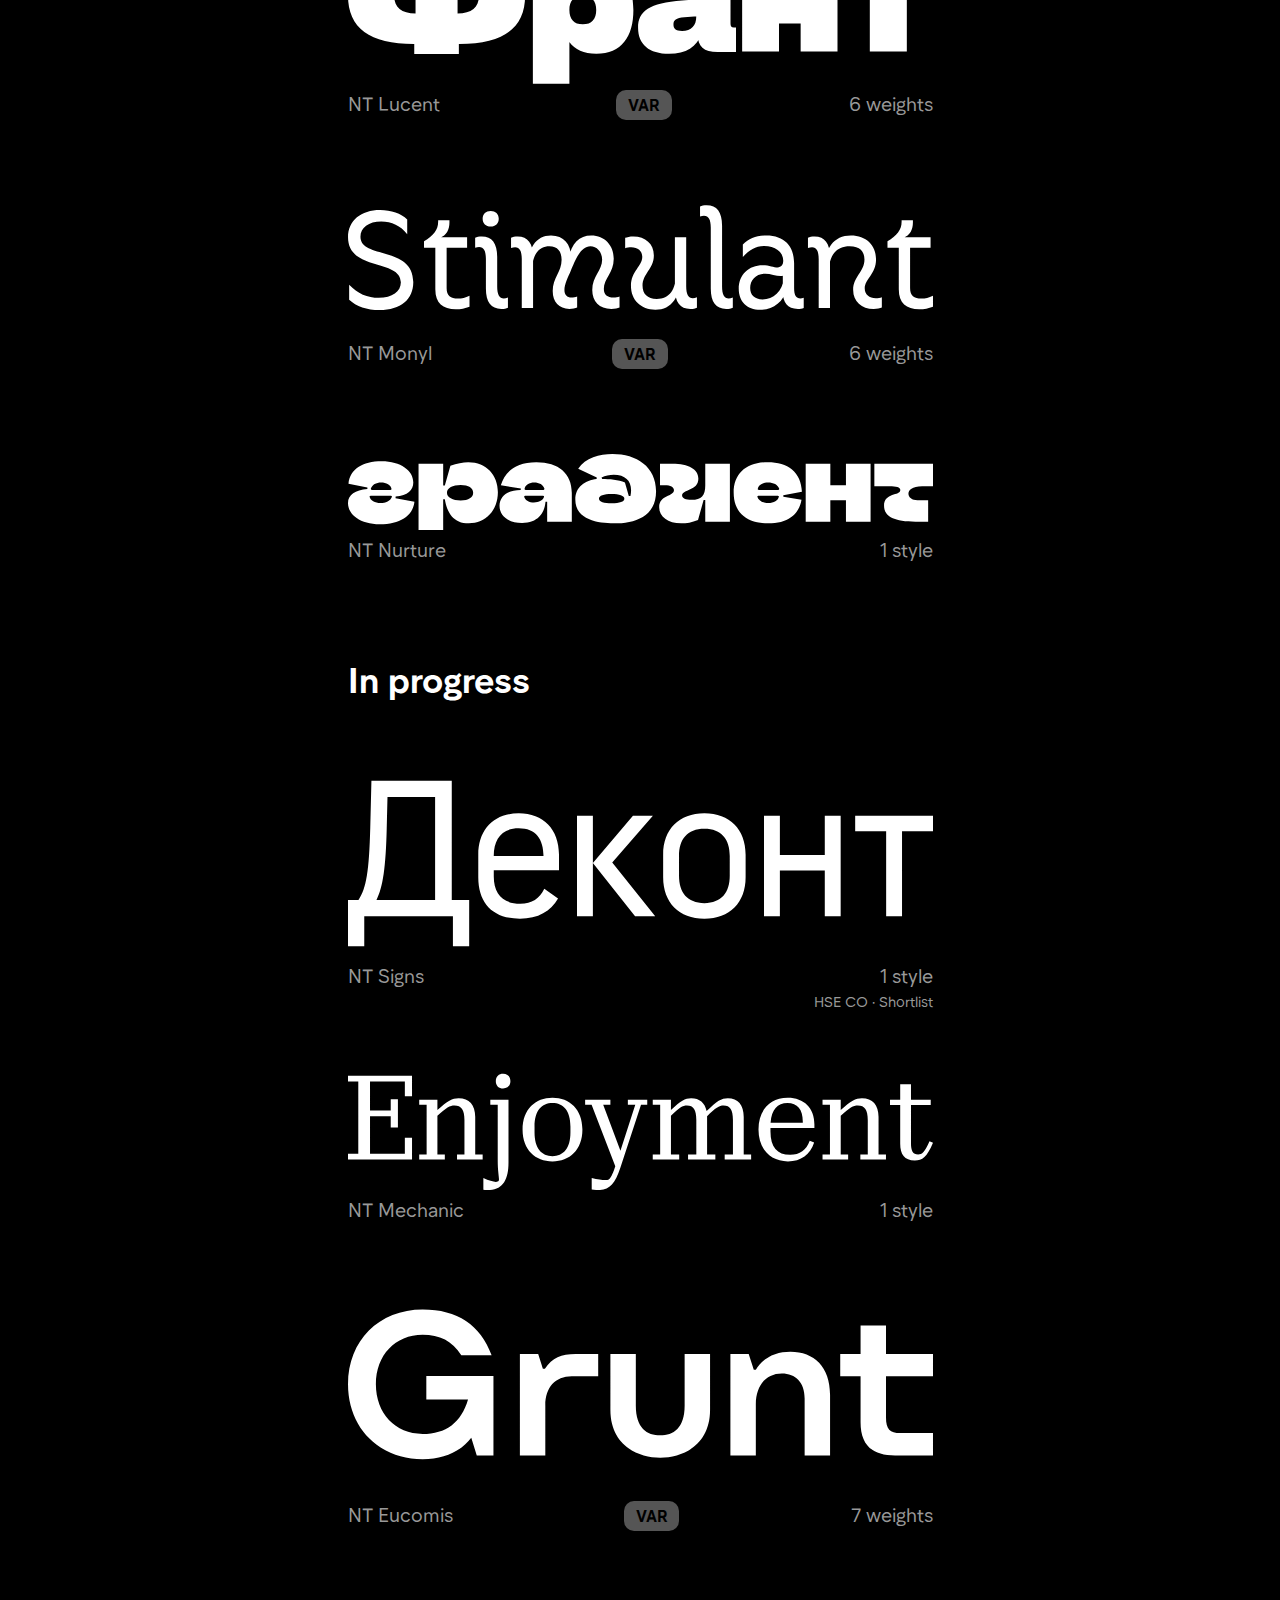
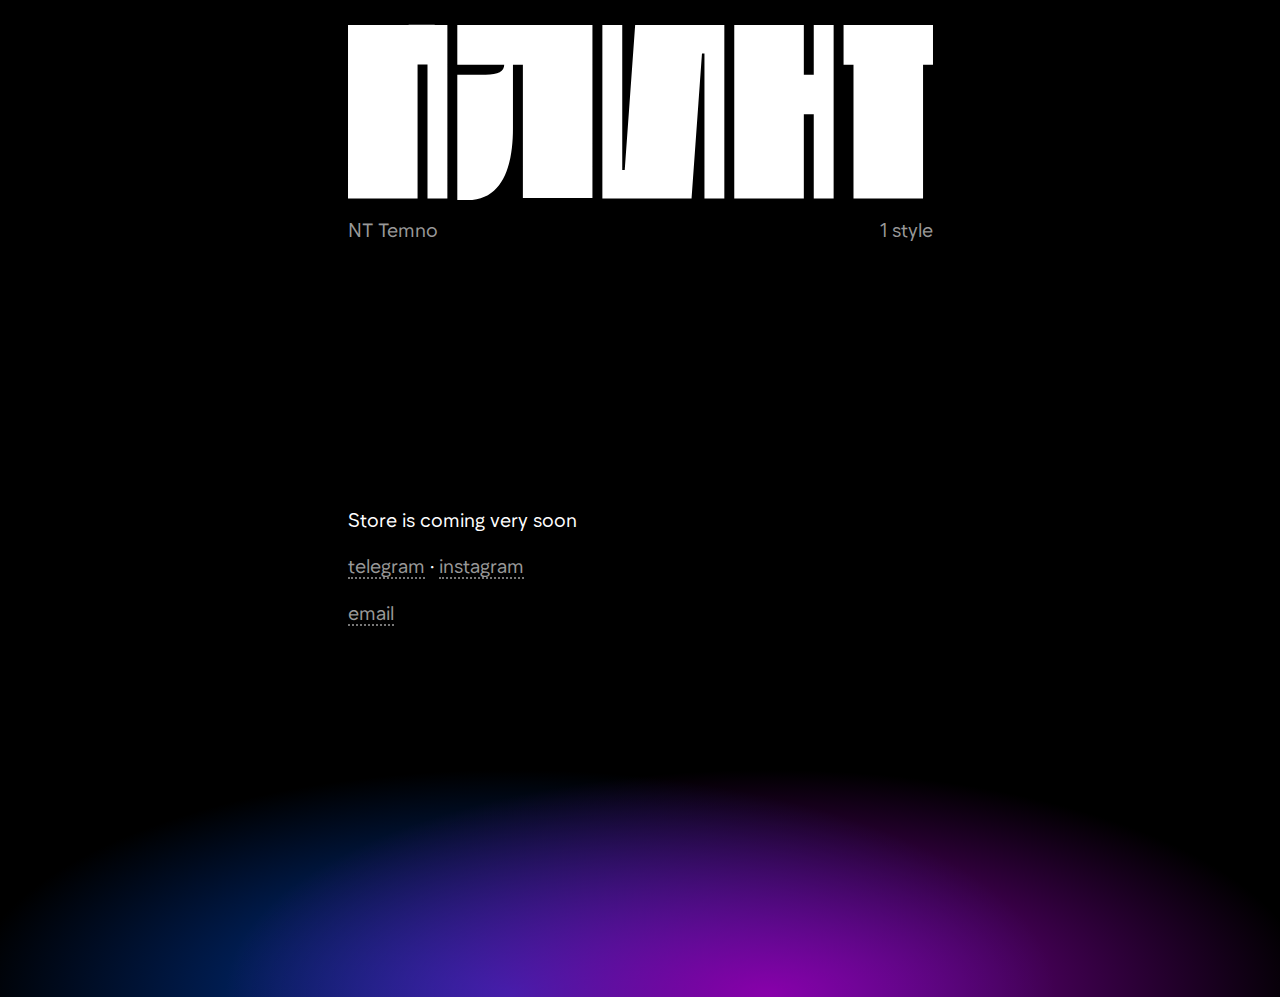
==== commit c4e53d40: "download link fix" ====
--- a/index.html
+++ b/index.html
@@ -33,9 +33,9 @@
     </section>
     <section class="row">
       <img class="pvw somic" src="assets/img/somic1.svg" alt="">
-      <p lang="en"><span>NT Somic</span><span class="var">VAR</span><span><a href="https://github.com/nnttttyyppee/NT-Somic/archive/refs/heads/main.zip">4 weights ▼</a></span></p>
+      <p lang="en"><span>NT Somic</span><span class="var">VAR</span><span><a href="https://app.gumroad.com/checkout?product=jjovy&quantity=1&price=0">4 weights ▼</a></span></p>
       <p lang="en" style="float:right"><sup>Sreda · Bronze</sup></p>
-      <p lang="ru"><span>NT Somic</span><span class="var">VAR</span><span><a href="https://github.com/nnttttyyppee/NT-Somic/archive/refs/heads/main.zip">4 стиля ▼</a></span></p>
+      <p lang="ru"><span>NT Somic</span><span class="var">VAR</span><span><a href="https://app.gumroad.com/checkout?product=jjovy&quantity=1&price=0">4 стиля ▼</a></span></p>
       <p lang="ru" style="float:right"><sup>Sreda · Бронза</sup></p>
     </section>
     <section class="row">
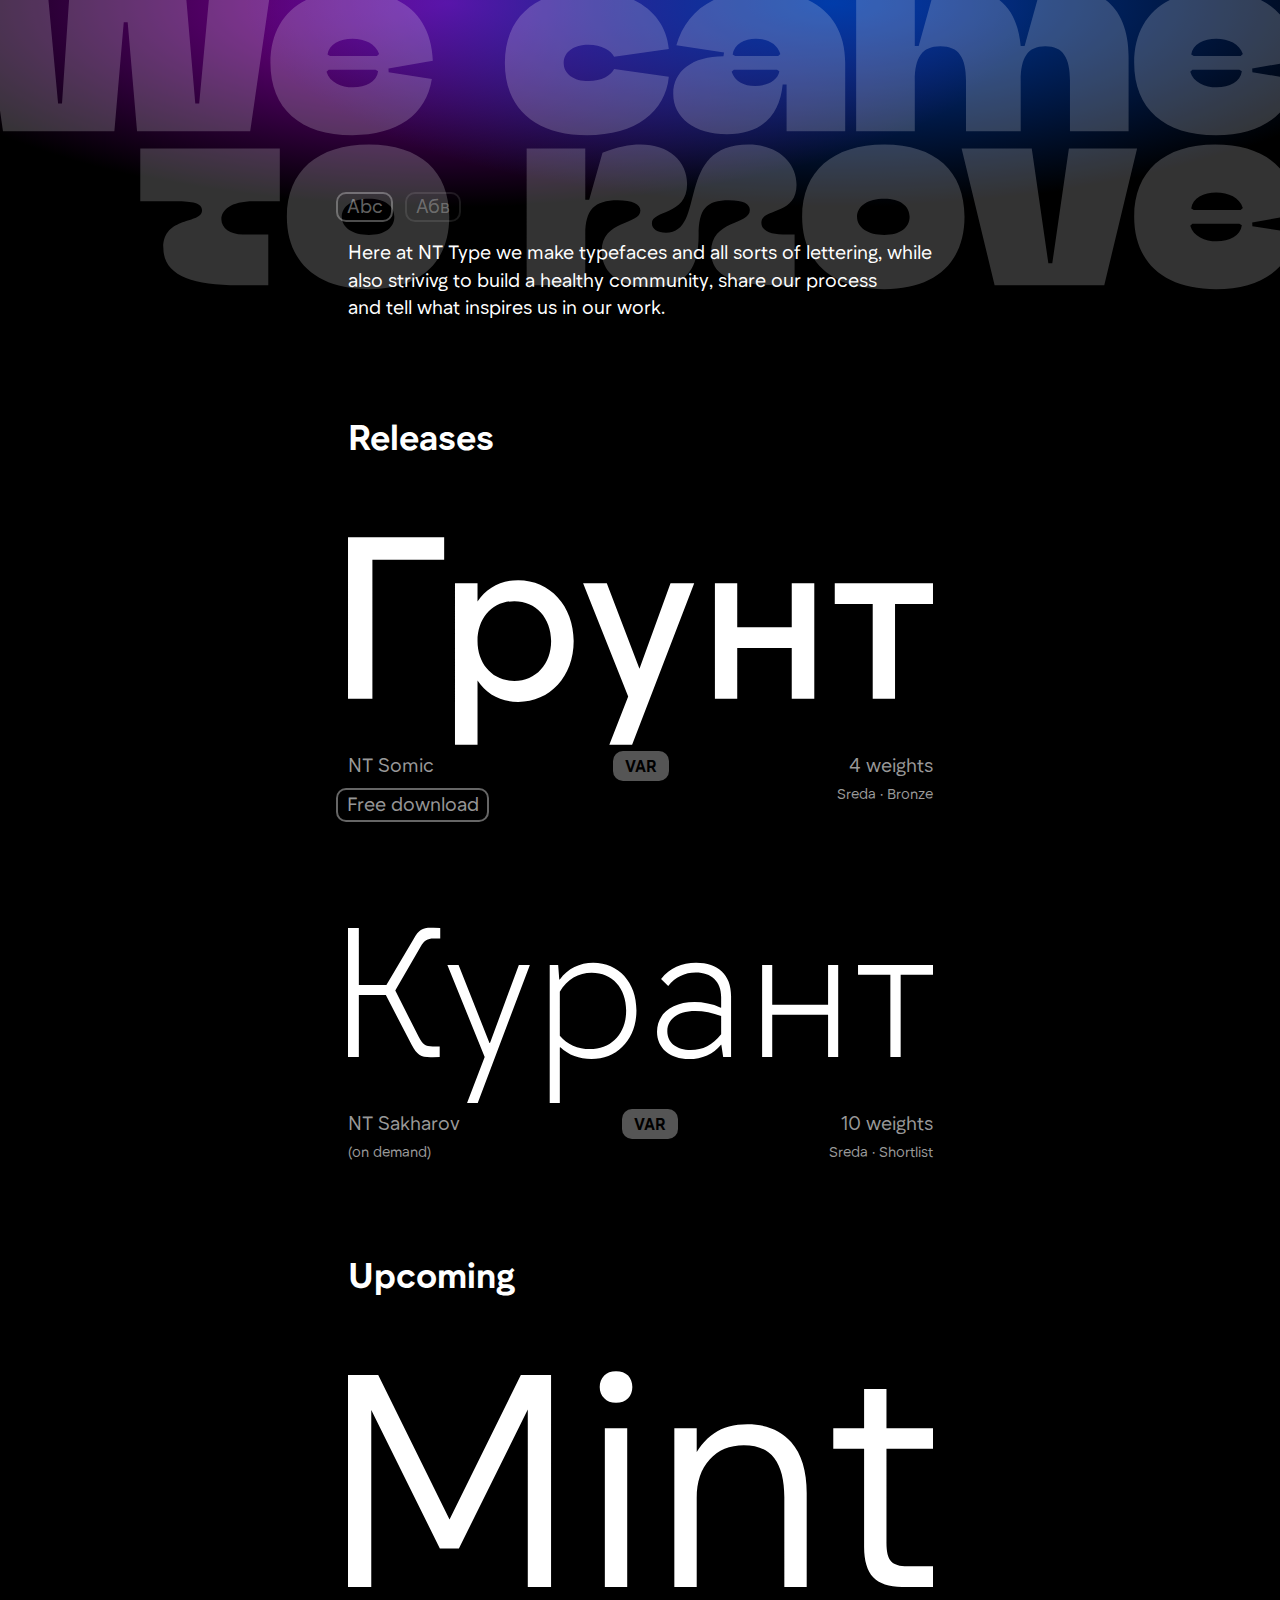
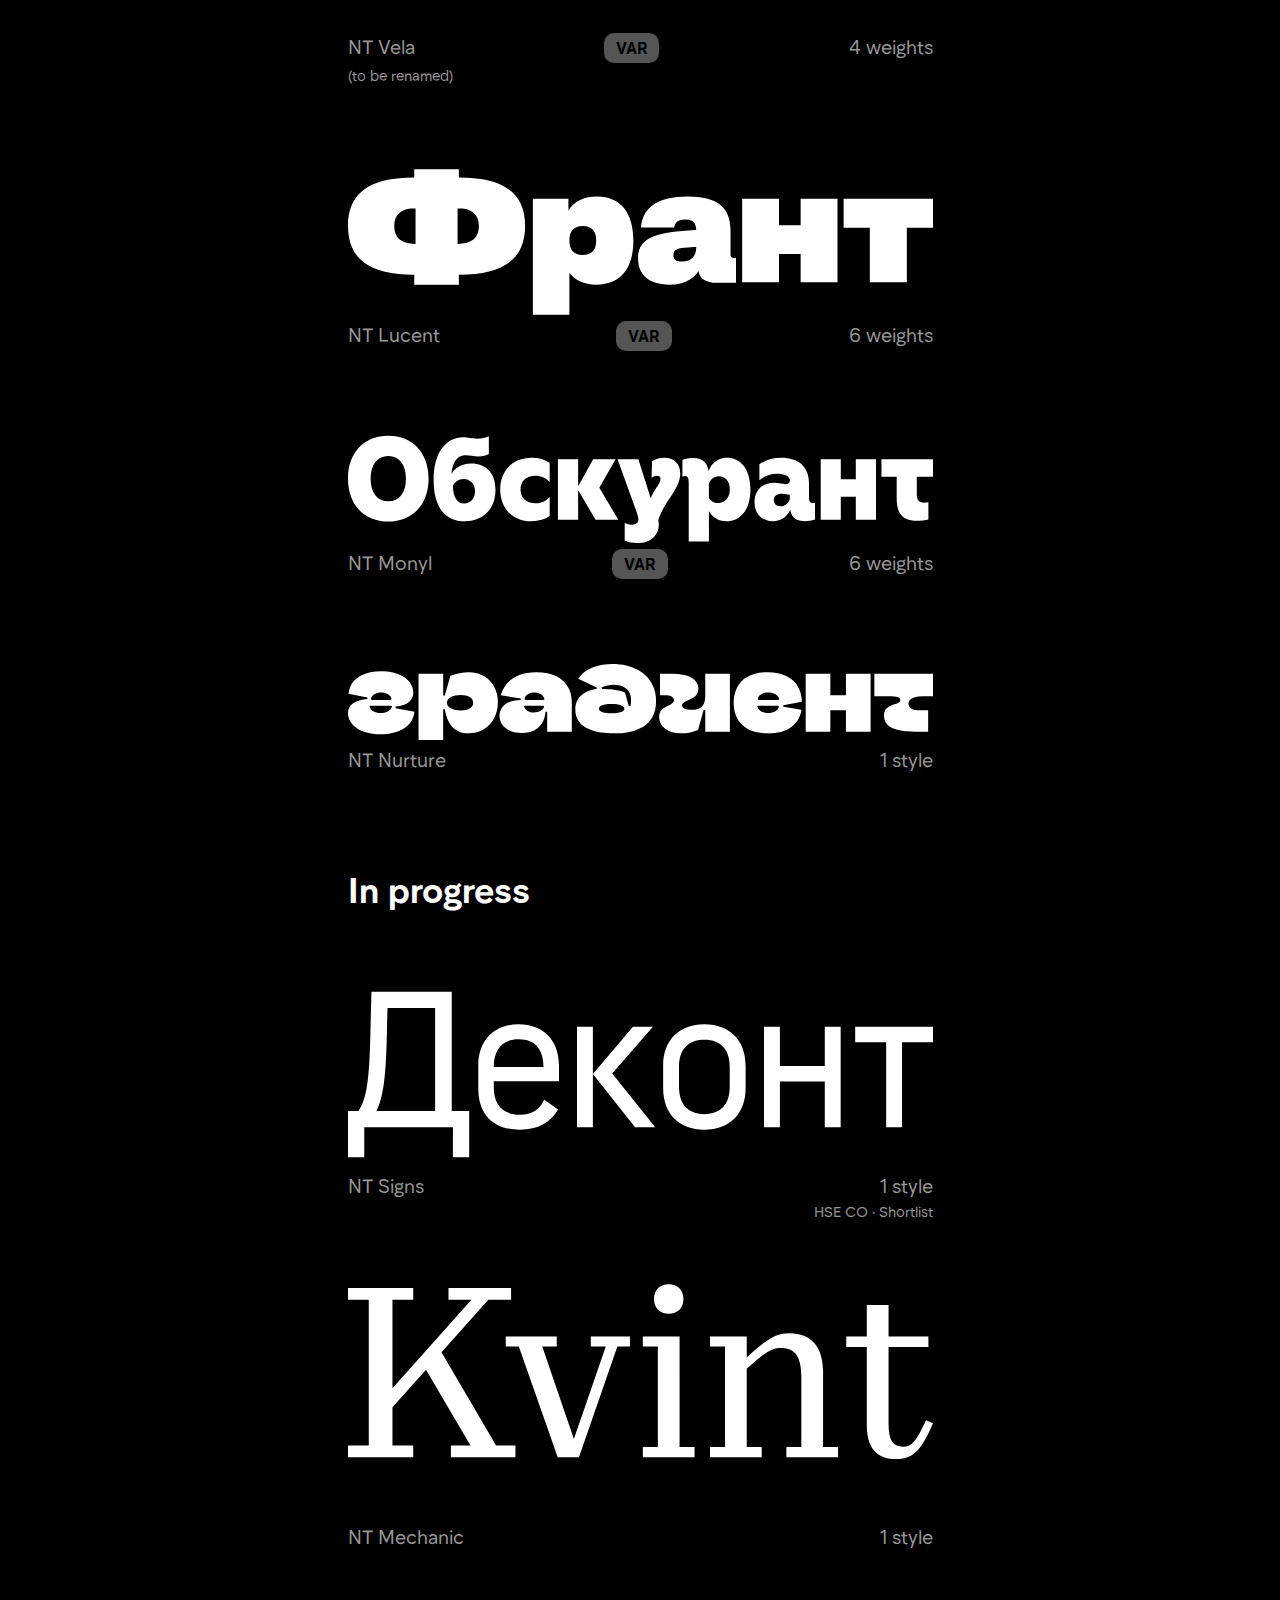
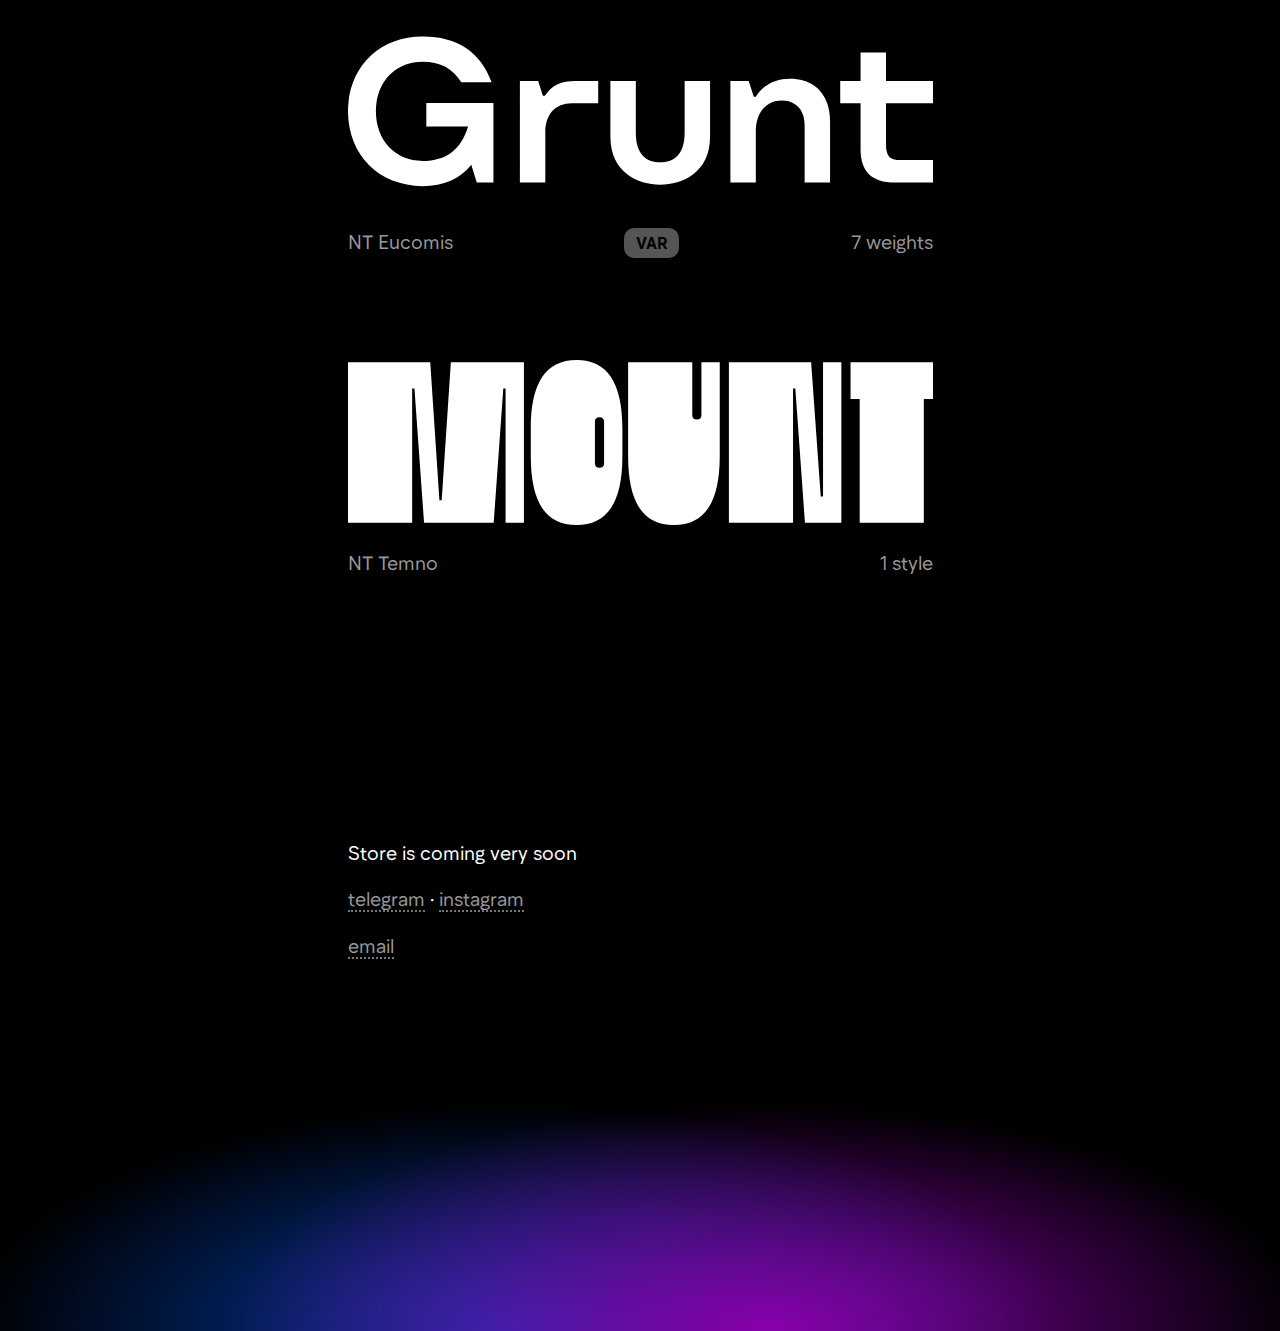
==== commit 1814ffd2: "removed img dependencies in languageselector, new download button, small fixes" ====
--- a/index.html
+++ b/index.html
@@ -14,15 +14,14 @@
   <meta name="viewport" content="width=device-width, initial-scale=1.0">
   <meta name="description" content="">
   <meta name="author" content="Michael Voronin">
-  <title>NT Type . Type design studio</title>
+  <title>NT Type · Type design studio</title>
 </head>
 
 <body>
   <img class="hdr" src="assets/img/header.svg" alt="">
   <div class="cnt">
     <section class="int">
-      <language class="languageFrameClick" data-type="flag">
-      </language>
+      <language class="languageFrameClick" data-type="flag"></language>
       <p lang="en">Here at NT Type we&nbsp;make typefaces and&nbsp;all&nbsp;sorts of&nbsp;lettering, while also strivivg to&nbsp;build a&nbsp;healthy community, share our&nbsp;process and&nbsp;tell what inspires us in&nbsp;our&nbsp;work.</p>
       <p lang="ru">Мы в&nbsp;NT&nbsp;Type делаем шрифты и&nbsp;леттеринг, стремясь при&nbsp;этом создавать дружное сообщество, делиться опытом и&nbsp;рассказывать о&nbsp;том, что&nbsp;вдохновляет нас в&nbsp;нашей работе.</p>
 
@@ -33,17 +32,17 @@
     </section>
     <section class="row">
       <img class="pvw somic" src="assets/img/somic1.svg" alt="">
-      <p lang="en"><span>NT Somic</span><span class="var">VAR</span><span><a href="https://app.gumroad.com/checkout?product=jjovy&quantity=1&price=0">4 weights ▼</a></span></p>
-      <p lang="en" style="float:right"><sup>Sreda · Bronze</sup></p>
-      <p lang="ru"><span>NT Somic</span><span class="var">VAR</span><span><a href="https://app.gumroad.com/checkout?product=jjovy&quantity=1&price=0">4 стиля ▼</a></span></p>
-      <p lang="ru" style="float:right"><sup>Sreda · Бронза</sup></p>
+      <p lang="en"><span>NT Somic</span><span class="var">VAR</span><span class="rgt">4 weights</span></p>
+      <p lang="en"><a class="button-85" href="https://app.gumroad.com/checkout?product=jjovy&quantity=1&price=0">Free download</a><sup>Sreda · Bronze</sup></p>
+      <p lang="ru"><span>NT Somic</span><span class="var">VAR</span><span class="rgt">4 стиля</span></p>
+      <p lang="ru"><a class="button-85" href="https://app.gumroad.com/checkout?product=jjovy&quantity=1&price=0">Скачать бесплатно</a><sup>Sreda · Бронза</sup></p>
     </section>
     <section class="row">
       <img class="pvw sakharov" src="assets/img/sakharov1.svg" alt="">
-      <p lang="en"><span>NT Sakharov</span><span class="var">VAR</span><span>10 weights</span></p>
-      <p lang="en"><sup>(on&nbsp;demand)</sup><sup>Sreda · Shortlist</sup></p>
-      <p lang="ru"><span>NT Sakharov</span><span class="var">VAR</span><span>10 стилей</span></p>
-      <p lang="ru"><sup>(по&nbsp;запросу)</sup><sup>Sreda · Шорт-лист</sup></p>
+      <p lang="en"><span>NT Sakharov</span><span class="var">VAR</span><span class="rgt">10 weights</span></p>
+      <p lang="en"><sup>(on&nbsp;demand)</sup><sup class="rgt">Sreda · Shortlist</sup></p>
+      <p lang="ru"><span>NT Sakharov</span><span class="var">VAR</span><span class="rgt">10 стилей</span></p>
+      <p lang="ru"><sup>(по&nbsp;запросу)</sup><sup class="rgt">Sreda · Шорт-лист</sup></p>
     </section>
     <section class="row">
       <h1 lang="en">Upcoming</h1>
--- a/assets/css/main.css
+++ b/assets/css/main.css
@@ -50,7 +50,7 @@
 
 a:hover {
   color: #fff;
-  border-bottom-color: rgba(0,0,0,0);
+  border-bottom-color: transparent;
   padding-bottom: 5px;
 }
 
@@ -71,6 +71,7 @@
 .int {
   padding: 15vw 5% 5%;
 }
+
 
 .var {
   background-color: #555;
@@ -82,6 +83,7 @@
   border-radius: 10px;
 }
 
+
 .row {
   padding: 5%;
 }
@@ -93,6 +95,10 @@
   color: #999;
 }
 
+/* .row p span {
+  margin-right: 2%;
+} */
+
 img.pvw {
   margin: 0;
   width: 100%;
@@ -107,7 +113,7 @@
   position: absolute;
   z-index: 1;
   background: #000;
-  background: radial-gradient(ellipse farthest-corner at 65% 1%,rgb(0, 60, 170),rgba(0,0,0,0) 50%), radial-gradient(ellipse farthest-corner at 35% 1%,rgb(136, 0, 170),rgba(0,0,0,0) 50%)
+  background: radial-gradient(ellipse farthest-corner at 65% 1%,rgb(0, 60, 170),transparent 50%), radial-gradient(ellipse farthest-corner at 35% 1%,rgb(136, 0, 170),transparent 50%)
 }
 
 .ftr {
@@ -118,7 +124,72 @@
   position: absolute;
   z-index: 0;
   background: #000;
-  background: radial-gradient(ellipse farthest-corner at 60% 99%,rgb(136, 0, 170),rgba(0,0,0,0) 50%), radial-gradient(ellipse farthest-corner at 40% 99%,rgb(0, 60, 170),rgba(0,0,0,0) 50%)
+  background: radial-gradient(ellipse farthest-corner at 60% 99%,rgb(136, 0, 170),transparent 50%), radial-gradient(ellipse farthest-corner at 40% 99%,rgb(0, 60, 170),transparent 50%)
+}
+
+/* CSS */
+.button-85 {
+  height: 7%;
+  margin: -2% 2% 2% -2%;
+  padding: 0% 1.5% 0.5% 1.5%;
+  border: 2px solid rgba(255, 255, 255, 0.4);
+  border-radius: 10px;
+  outline: none;
+  color: rgba(255, 255, 255, 0.6);
+  background: #000;
+  cursor: pointer;
+  position: relative;
+  z-index: 0;
+  user-select: none;
+  -webkit-user-select: none;
+  touch-action: manipulation;
+}
+
+.button-85:hover {
+  background: #000;
+  color: rgba(255, 255, 255, 0.9);
+  border: 2px solid rgba(255, 255, 255, 0.1);
+  padding: 0% 1.5% 0.5% 1.5%;
+}
+
+.button-85:hover:before {
+  content: "";
+  background: linear-gradient(
+    45deg,
+    rgb(204, 0, 255),
+    rgb(0, 89, 255),
+    rgb(204, 0, 255)
+  );
+  position: absolute;
+  top: -2px;
+  left: -2px;
+  background-size: 400%;
+  z-index: -1;
+  filter: blur(5px);
+  -webkit-filter: blur(5px);
+  width: calc(100% + 4px);
+  height: calc(100% + 4px);
+  animation: glowing-button-85 20s linear infinite;
+  transition: opacity 0.3s ease-in-out;
+  border-radius: 10px;
+}
+
+@keyframes glowing-button-85 {
+  0% {background-position: 0 0;}
+  50% {background-position: 400% 0;}
+  100% {background-position: 0 0;}
+}
+
+.button-85:hover:after {
+  z-index: -1;
+  content: "";
+  position: absolute;
+  width: 100%;
+  height: 100%;
+  background: #000;
+  left: 0;
+  top: 0;
+  border-radius: 10px;
 }
 
 language {
@@ -134,19 +205,23 @@
   background-color: transparent;
 }
 
-language img {
+language p {
+  display: inline;
+  background-color: transparent;
+  color: rgba(255, 255, 255, 0.3);
   min-width: 40px;
   height: 7%;
   width: 7%;
-  margin: 2% 2% 2% 0%;
-  padding: 0.4% 1% 0.5% 1%;
+  margin: 2% 4% 2% -2%;
+  padding: 0% 1.5% 0.5% 1.5%;
   transition: ease-in-out 0.3s;
-  border: 2px solid rgba(255, 255, 255, 0);
-  border-radius: 10px;
-}
-
-language img.selected {
-  border: 2px solid rgba(255, 255, 255, 0.7);
+  border: 2px solid rgba(255, 255, 255, 0.1);
+  border-radius: 10px;
+}
+
+language p.selected {
+  color: rgba(255, 255, 255, 0.4);
+  border: 2px solid rgba(255, 255, 255, 0.3);
 }
 
 
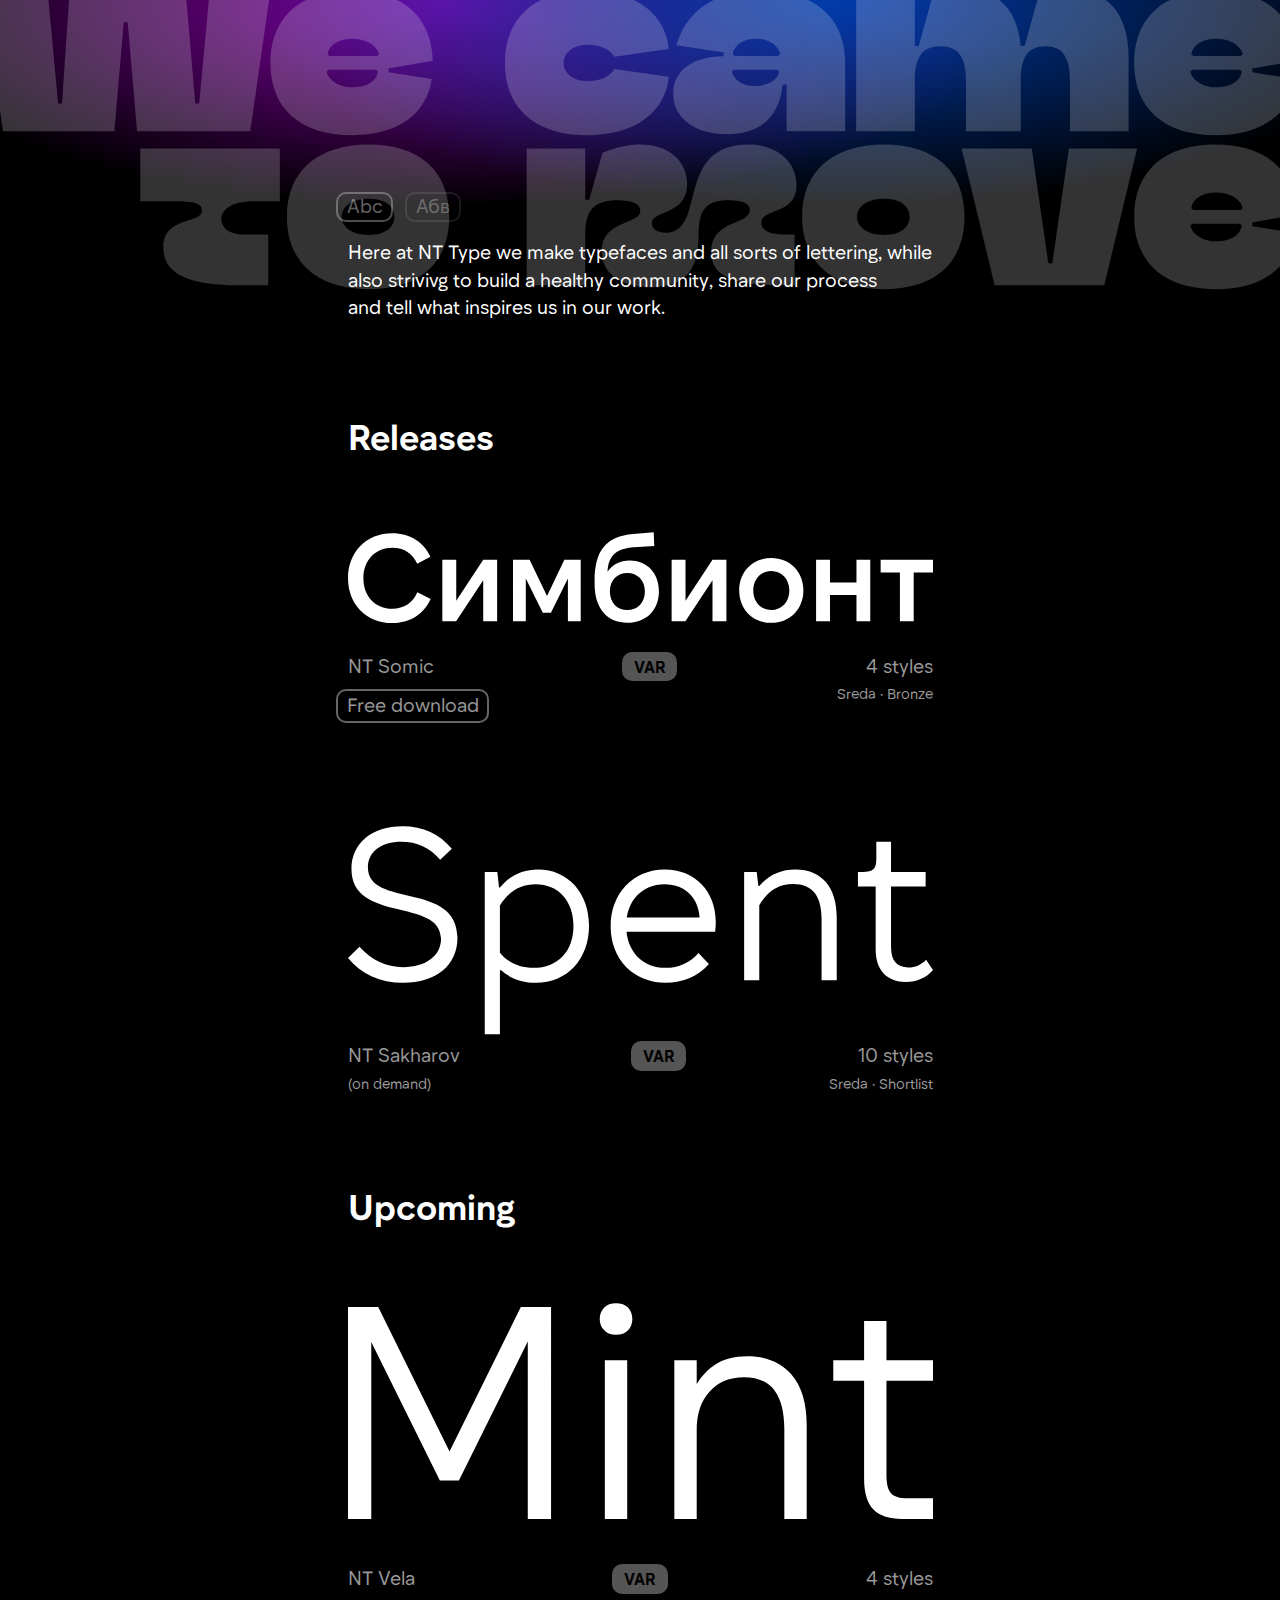
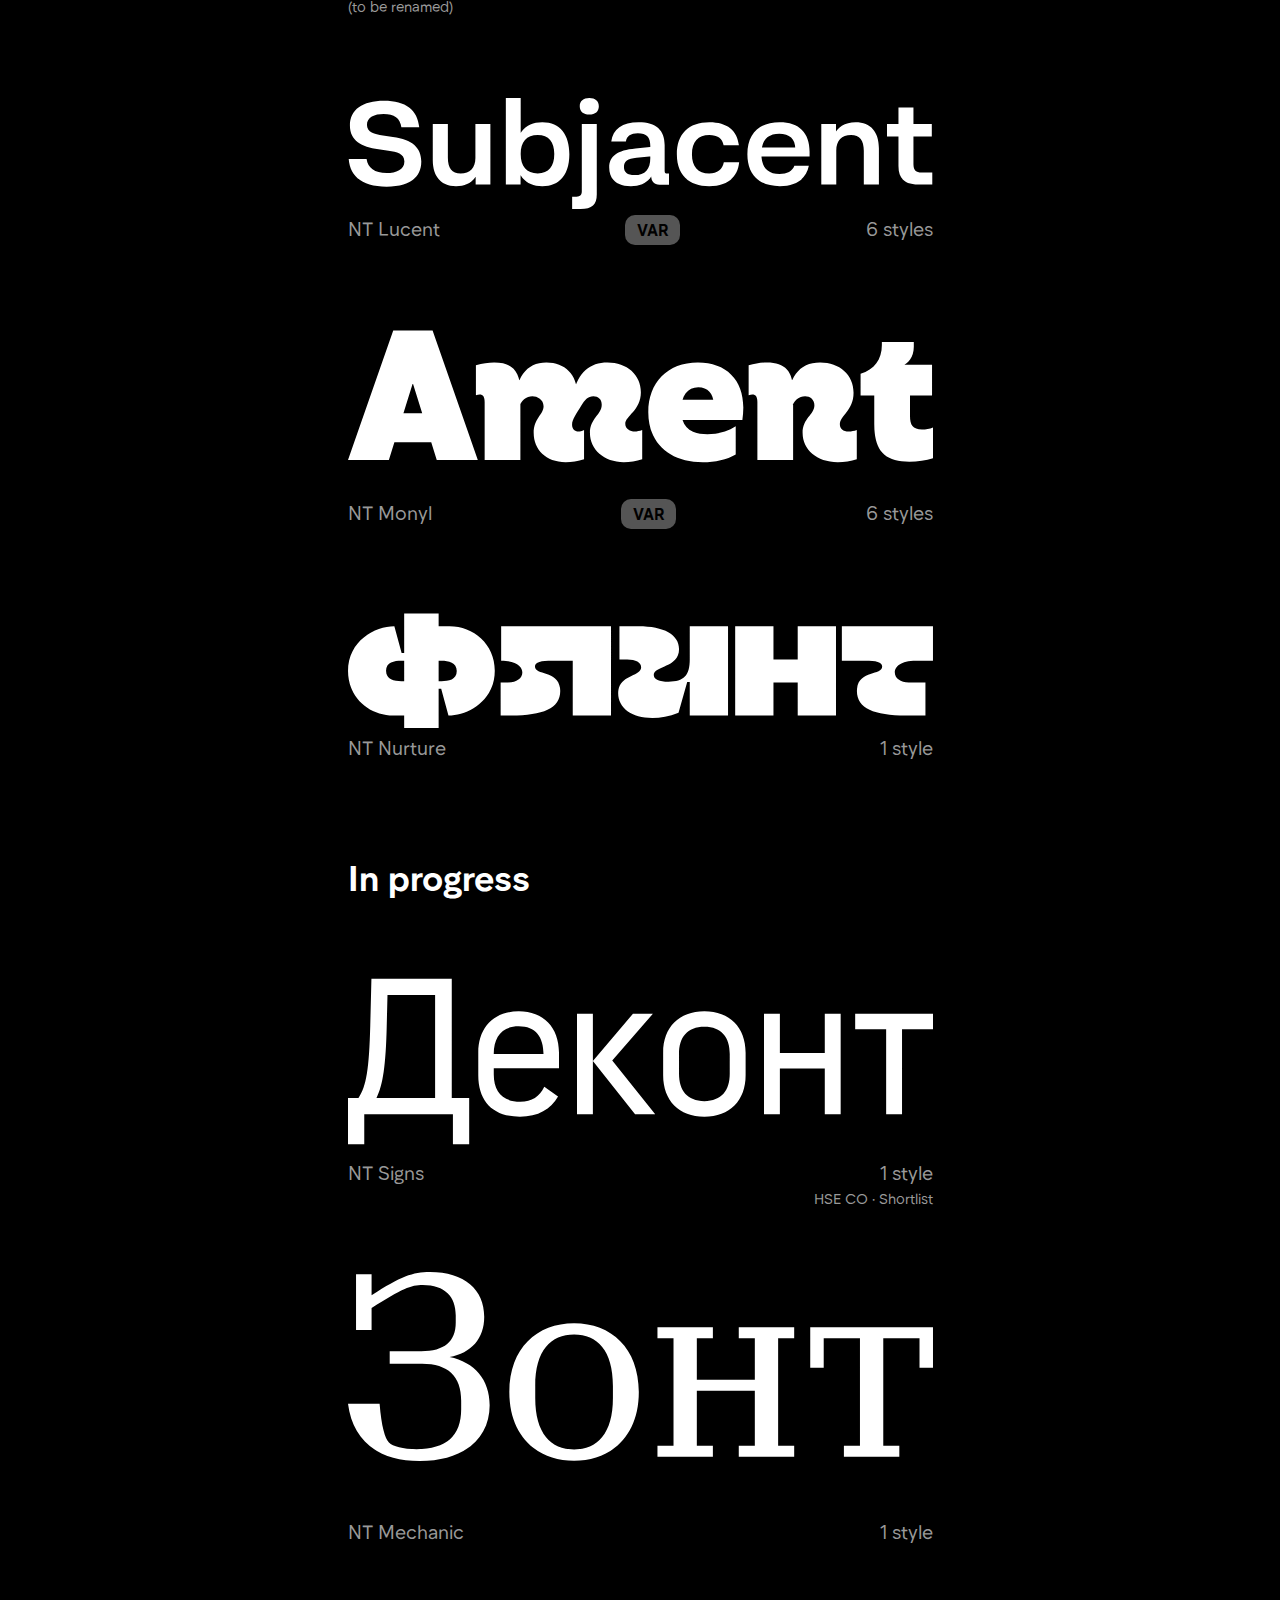
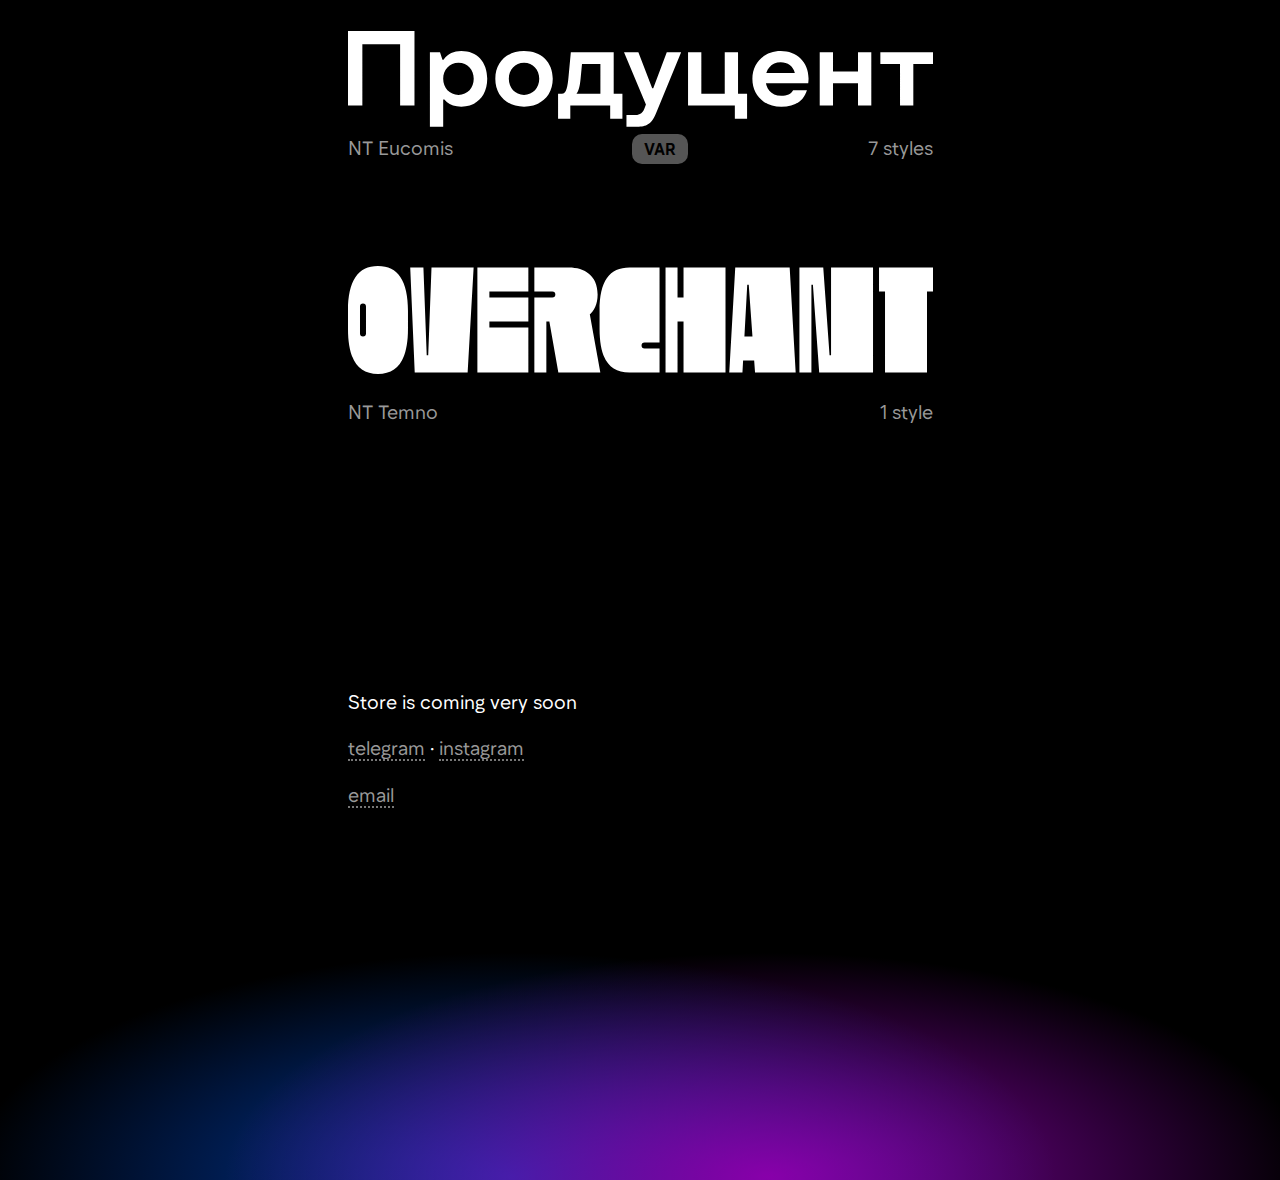
==== commit 3bb5fdbf: "removed jquery dependencies" ====
--- a/index.html
+++ b/index.html
@@ -23,7 +23,7 @@
     <section class="int">
       <language class="languageFrameClick" data-type="flag"></language>
       <p lang="en">Here at NT Type we&nbsp;make typefaces and&nbsp;all&nbsp;sorts of&nbsp;lettering, while also strivivg to&nbsp;build a&nbsp;healthy community, share our&nbsp;process and&nbsp;tell what inspires us in&nbsp;our&nbsp;work.</p>
-      <p lang="ru">Мы в&nbsp;NT&nbsp;Type делаем шрифты и&nbsp;леттеринг, стремясь при&nbsp;этом создавать дружное сообщество, делиться опытом и&nbsp;рассказывать о&nbsp;том, что&nbsp;вдохновляет нас в&nbsp;нашей работе.</p>
+      <p lang="ru">Мы в&nbsp;NT&nbsp;Type делаем шрифты и&nbsp;леттеринг, стремясь при&nbsp;этом создавать дружное сообщество, делиться опытом и&nbsp;рассказывать о&nbsp;том, что&nbsp;вдохновляет нас в&nbsp;работе.</p>
 
     </section>
     <section class="row">
@@ -32,14 +32,14 @@
     </section>
     <section class="row">
       <img class="pvw somic" src="assets/img/somic1.svg" alt="">
-      <p lang="en"><span>NT Somic</span><span class="var">VAR</span><span class="rgt">4 weights</span></p>
+      <p lang="en"><span>NT Somic</span><span class="var">VAR</span><span class="rgt">4 styles</span></p>
       <p lang="en"><a class="button-85" href="https://app.gumroad.com/checkout?product=jjovy&quantity=1&price=0">Free download</a><sup>Sreda · Bronze</sup></p>
       <p lang="ru"><span>NT Somic</span><span class="var">VAR</span><span class="rgt">4 стиля</span></p>
       <p lang="ru"><a class="button-85" href="https://app.gumroad.com/checkout?product=jjovy&quantity=1&price=0">Скачать бесплатно</a><sup>Sreda · Бронза</sup></p>
     </section>
     <section class="row">
       <img class="pvw sakharov" src="assets/img/sakharov1.svg" alt="">
-      <p lang="en"><span>NT Sakharov</span><span class="var">VAR</span><span class="rgt">10 weights</span></p>
+      <p lang="en"><span>NT Sakharov</span><span class="var">VAR</span><span class="rgt">10 styles</span></p>
       <p lang="en"><sup>(on&nbsp;demand)</sup><sup class="rgt">Sreda · Shortlist</sup></p>
       <p lang="ru"><span>NT Sakharov</span><span class="var">VAR</span><span class="rgt">10 стилей</span></p>
       <p lang="ru"><sup>(по&nbsp;запросу)</sup><sup class="rgt">Sreda · Шорт-лист</sup></p>
@@ -50,19 +50,19 @@
     </section>
     <section class="row">
       <img class="pvw vela" src="assets/img/vela1.svg" alt="NT Vela Preview">
-      <p lang="en"><span>NT Vela</span><span class="var">VAR</span><span>4 weights</span></p>
+      <p lang="en"><span>NT Vela</span><span class="var">VAR</span><span>4 styles</span></p>
       <p lang="en"><sup>(to&nbsp;be&nbsp;renamed)</sup></p>
       <p lang="ru"><span>NT Vela</span><span class="var">VAR</span><span>4 стиля</span></p>
       <p lang="ru"><sup>(будет&nbsp;переименован)</sup></p>
     </section>
     <section class="row">
       <img class="pvw lucent" src="assets/img/lucent1.svg" alt="">
-      <p lang="en"><span>NT Lucent</span><span class="var">VAR</span><span>6 weights</span></p>
+      <p lang="en"><span>NT Lucent</span><span class="var">VAR</span><span>6 styles</span></p>
       <p lang="ru"><span>NT Lucent</span><span class="var">VAR</span><span>6 стилей</span></p>
     </section>
     <section class="row">
       <img class="pvw monyl" src="assets/img/monyl1.svg" alt="">
-      <p lang="en"><span>NT Monyl</span><span class="var">VAR</span><span>6 weights</span></p>
+      <p lang="en"><span>NT Monyl</span><span class="var">VAR</span><span>6 styles</span></p>
       <p lang="ru"><span>NT Monyl</span><span class="var">VAR</span><span>6 стилей</span></p>
     </section>
     <section class="row">
@@ -88,7 +88,7 @@
     </section>
     <section class="row">
       <img class="pvw eucomis" src="assets/img/eucomis1.svg" alt="">
-      <p lang="en"><span>NT Eucomis</span><span class="var">VAR</span><span>7 weights</span></p>
+      <p lang="en"><span>NT Eucomis</span><span class="var">VAR</span><span>7 styles</span></p>
       <p lang="ru"><span>NT Eucomis</span><span class="var">VAR</span><span>7 стилей</span></p>
     </section>
     <section class="row">
@@ -107,7 +107,6 @@
   <div class="ftr">
   </div>
 
-  <script src="assets/js/jquery-3.7.1.min.js"></script>
   <script src="assets/js/chickendinner.js"></script>
 
 </body>
--- a/assets/css/main.css
+++ b/assets/css/main.css
@@ -95,12 +95,8 @@
   color: #999;
 }
 
-/* .row p span {
-  margin-right: 2%;
-} */
-
 img.pvw {
-  margin: 0;
+  margin-bottom: 1%;
   width: 100%;
   max-width: 100%;
   height: auto;
@@ -127,7 +123,6 @@
   background: radial-gradient(ellipse farthest-corner at 60% 99%,rgb(136, 0, 170),transparent 50%), radial-gradient(ellipse farthest-corner at 40% 99%,rgb(0, 60, 170),transparent 50%)
 }
 
-/* CSS */
 .button-85 {
   height: 7%;
   margin: -2% 2% 2% -2%;
@@ -189,7 +184,7 @@
   background: #000;
   left: 0;
   top: 0;
-  border-radius: 10px;
+  border-radius: 8px;
 }
 
 language {
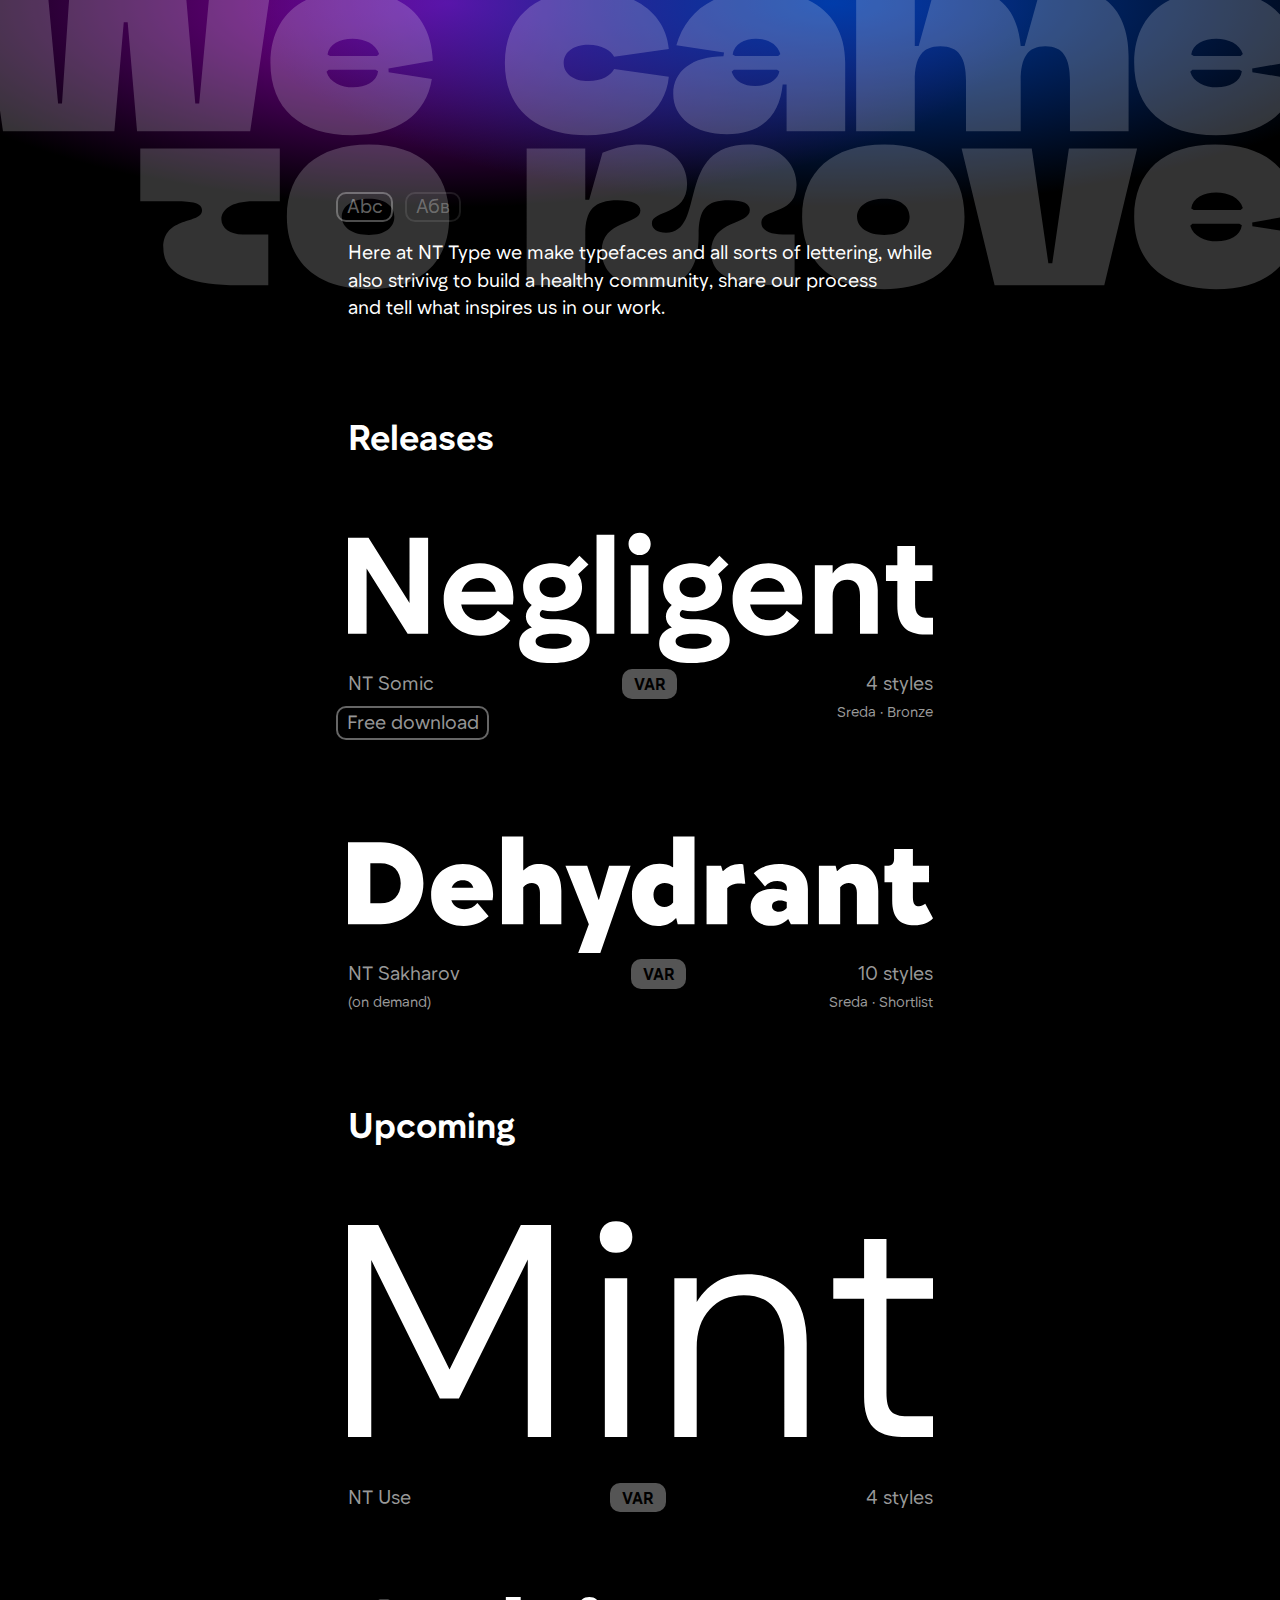
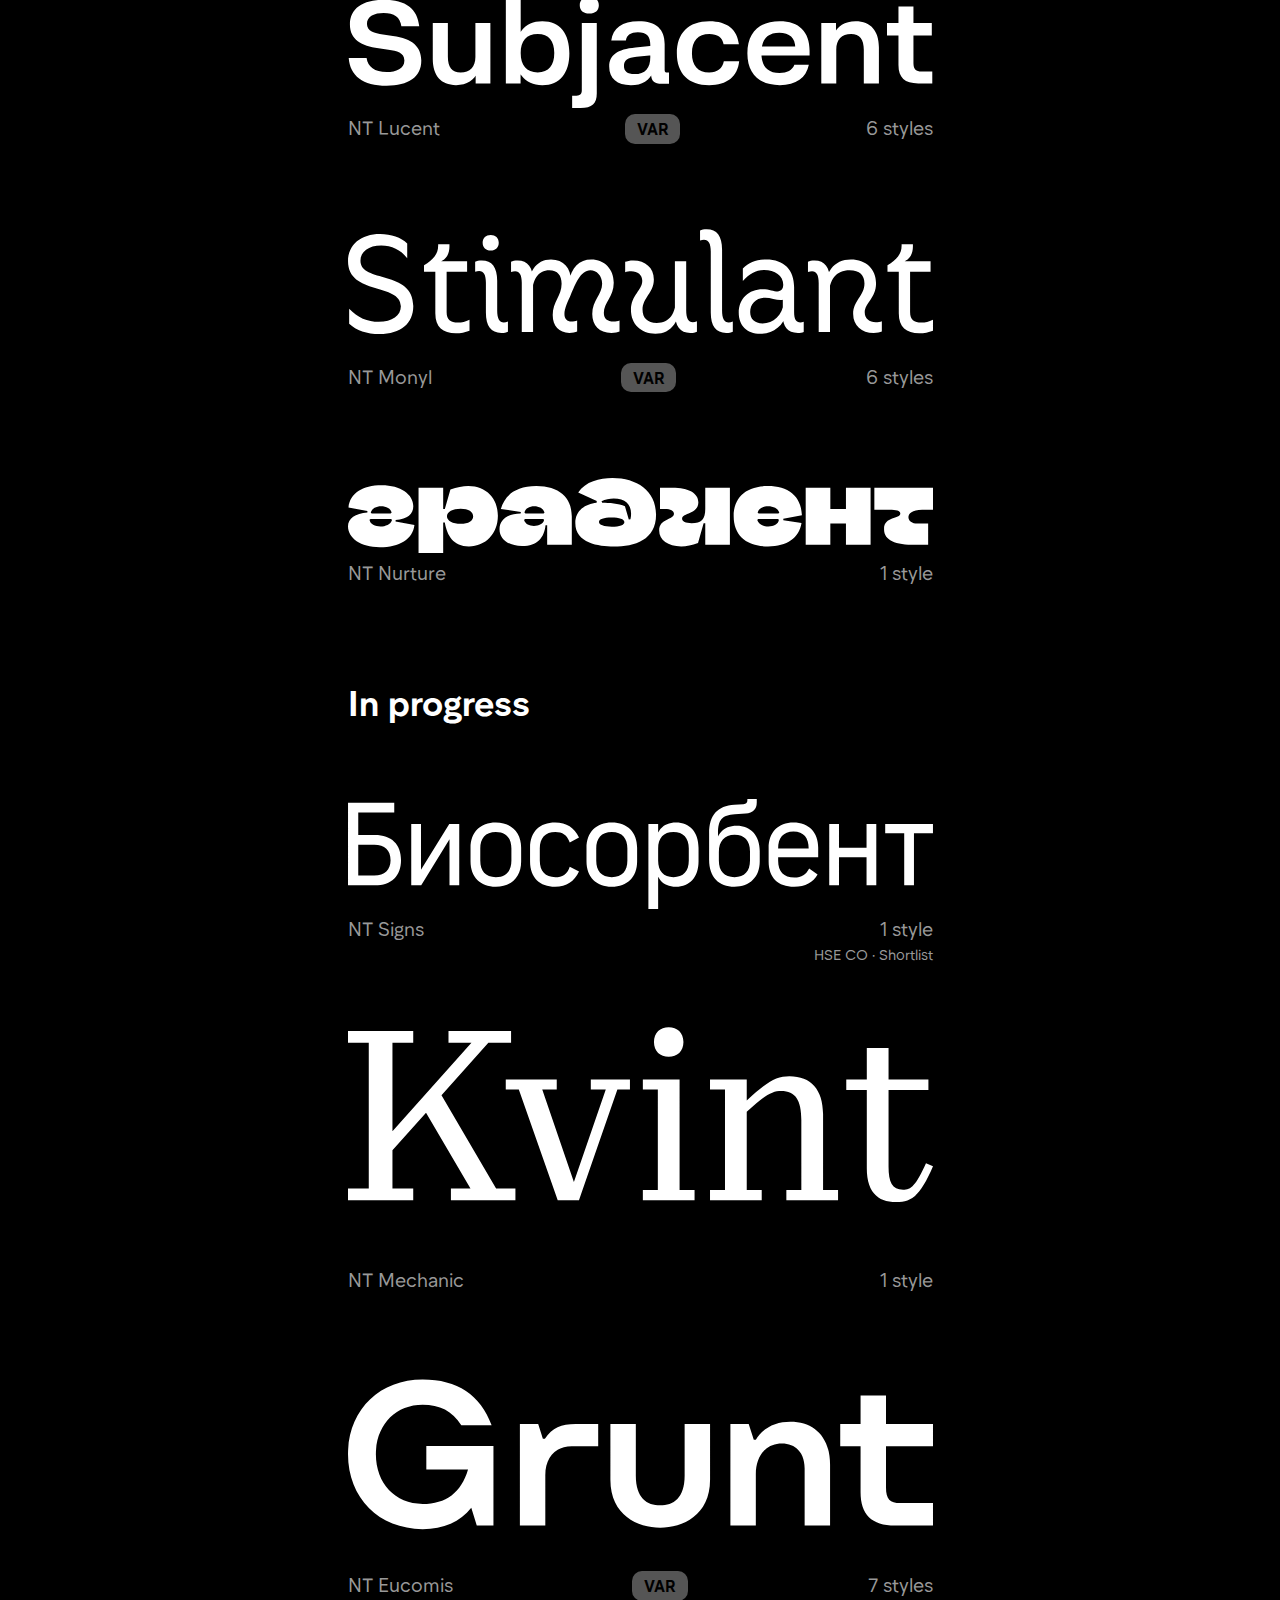
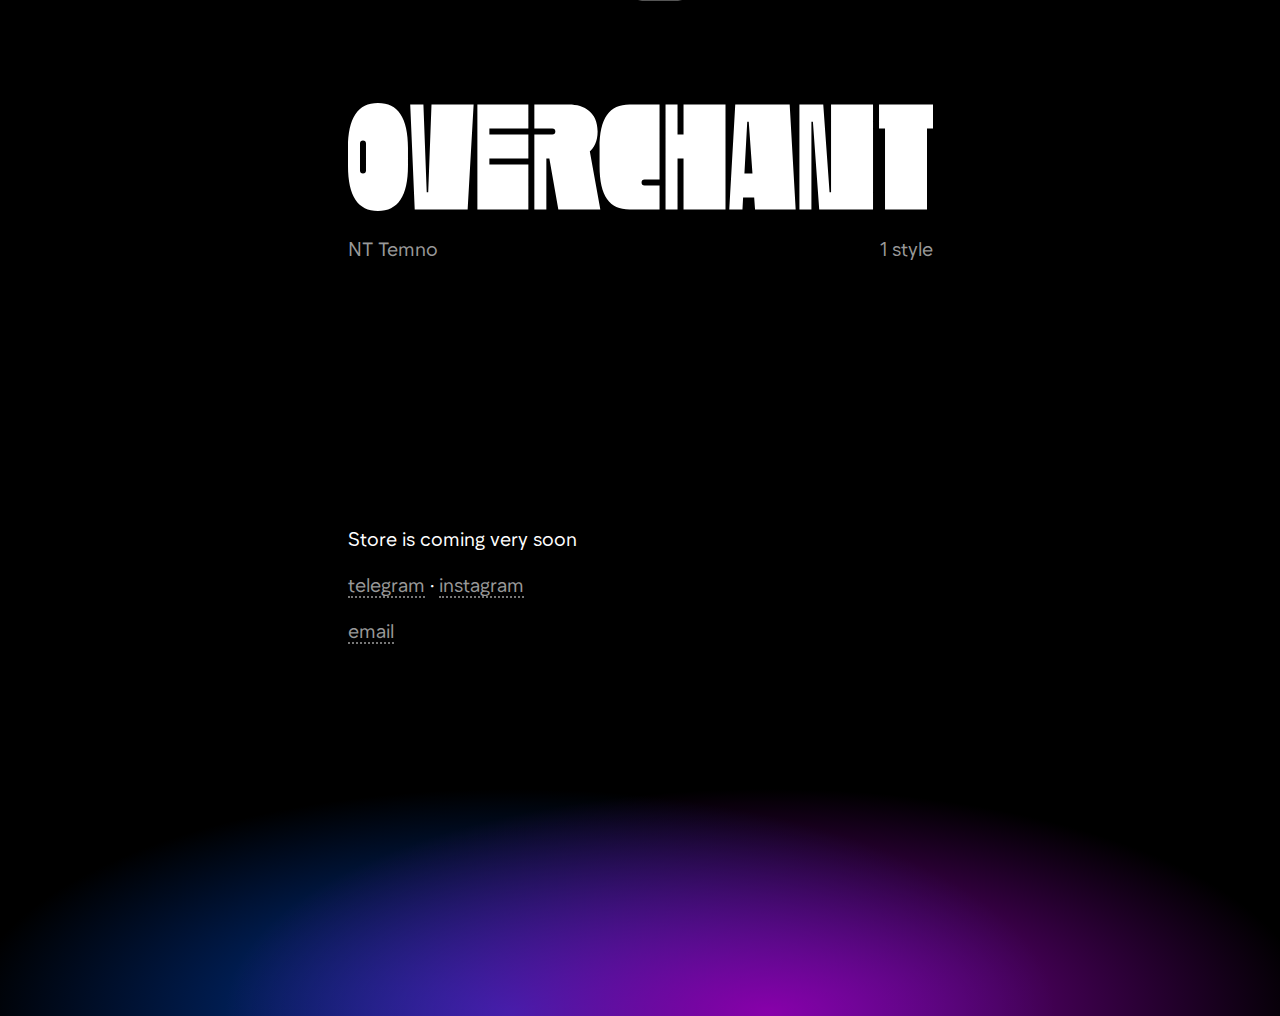
==== commit 0601ded0: "NT Use renaming" ====
--- a/index.html
+++ b/index.html
@@ -50,10 +50,8 @@
     </section>
     <section class="row">
       <img class="pvw vela" src="assets/img/vela1.svg" alt="NT Vela Preview">
-      <p lang="en"><span>NT Vela</span><span class="var">VAR</span><span>4 styles</span></p>
-      <p lang="en"><sup>(to&nbsp;be&nbsp;renamed)</sup></p>
-      <p lang="ru"><span>NT Vela</span><span class="var">VAR</span><span>4 стиля</span></p>
-      <p lang="ru"><sup>(будет&nbsp;переименован)</sup></p>
+      <p lang="en"><span>NT Use</span><span class="var">VAR</span><span>4 styles</span></p>
+      <p lang="ru"><span>NT Use</span><span class="var">VAR</span><span>4 стиля</span></p>
     </section>
     <section class="row">
       <img class="pvw lucent" src="assets/img/lucent1.svg" alt="">
@@ -111,4 +109,4 @@
 
 </body>
 
-</html>+</html>
